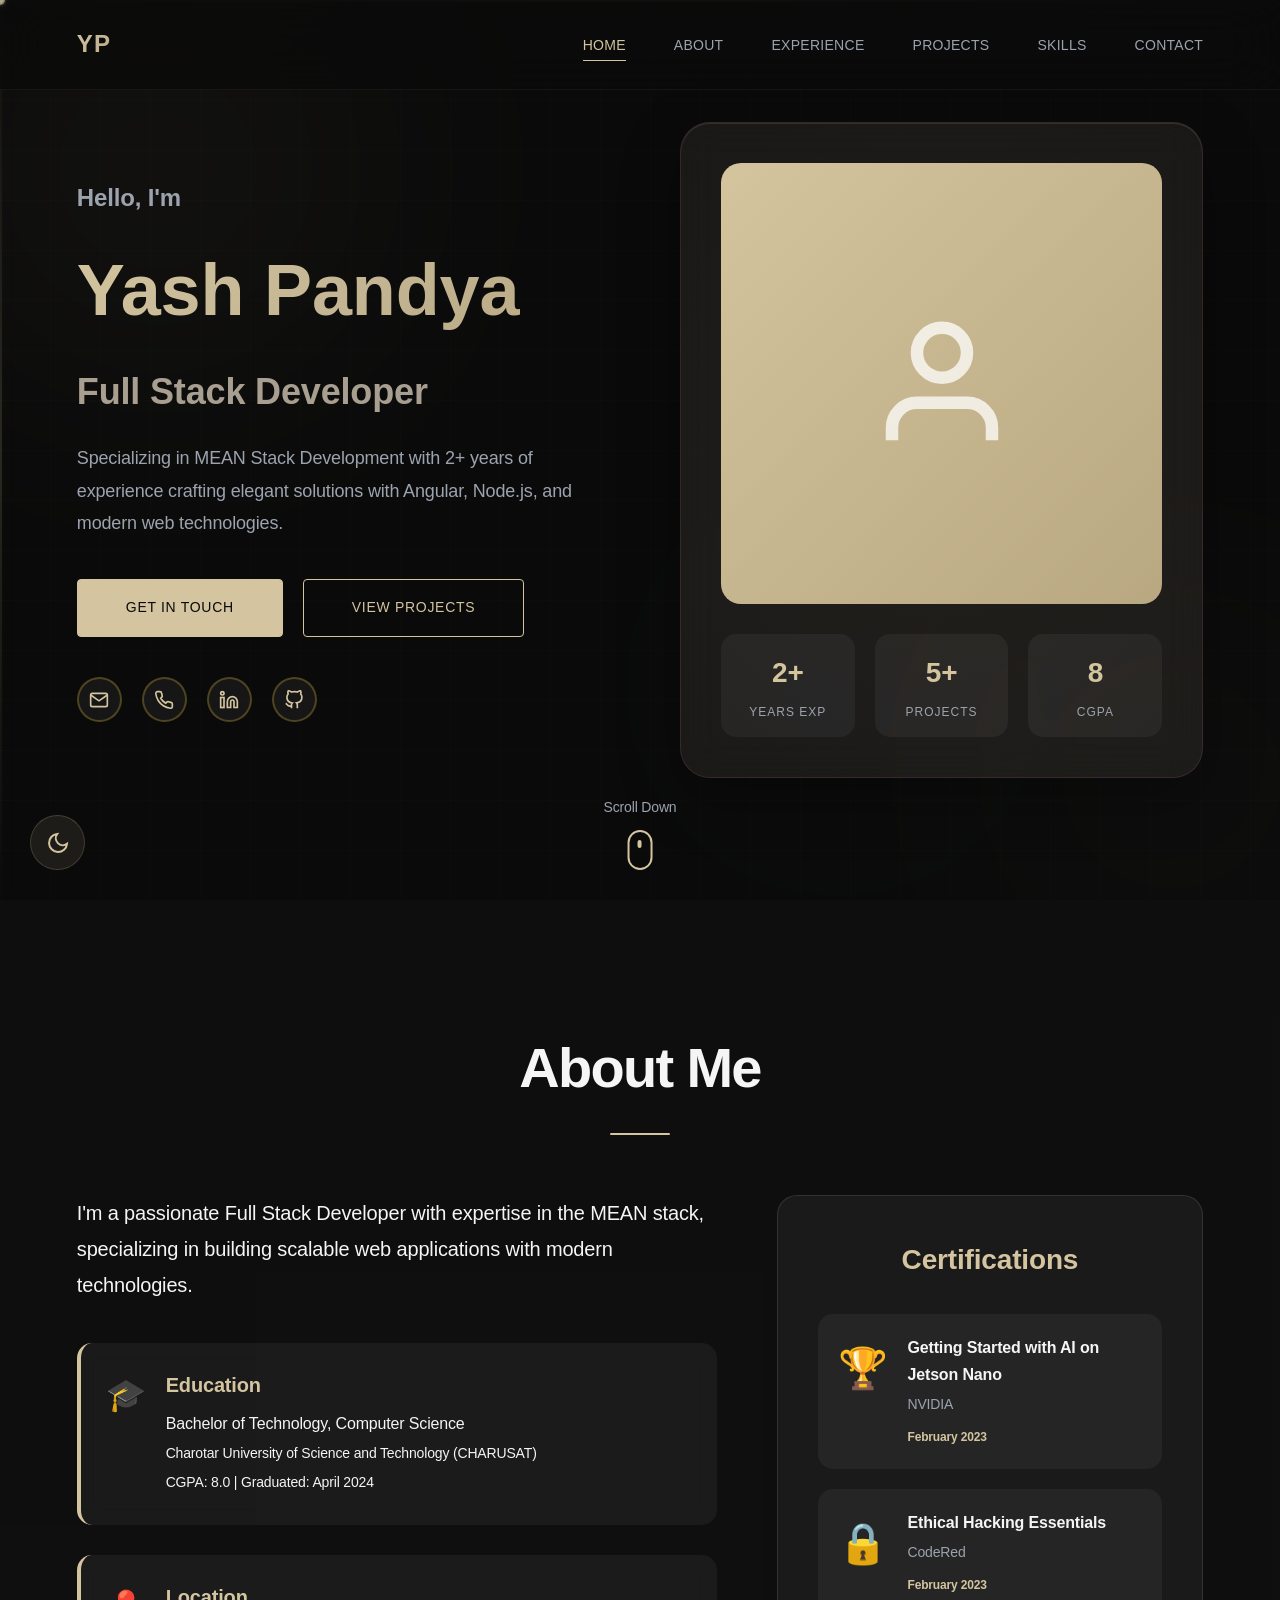
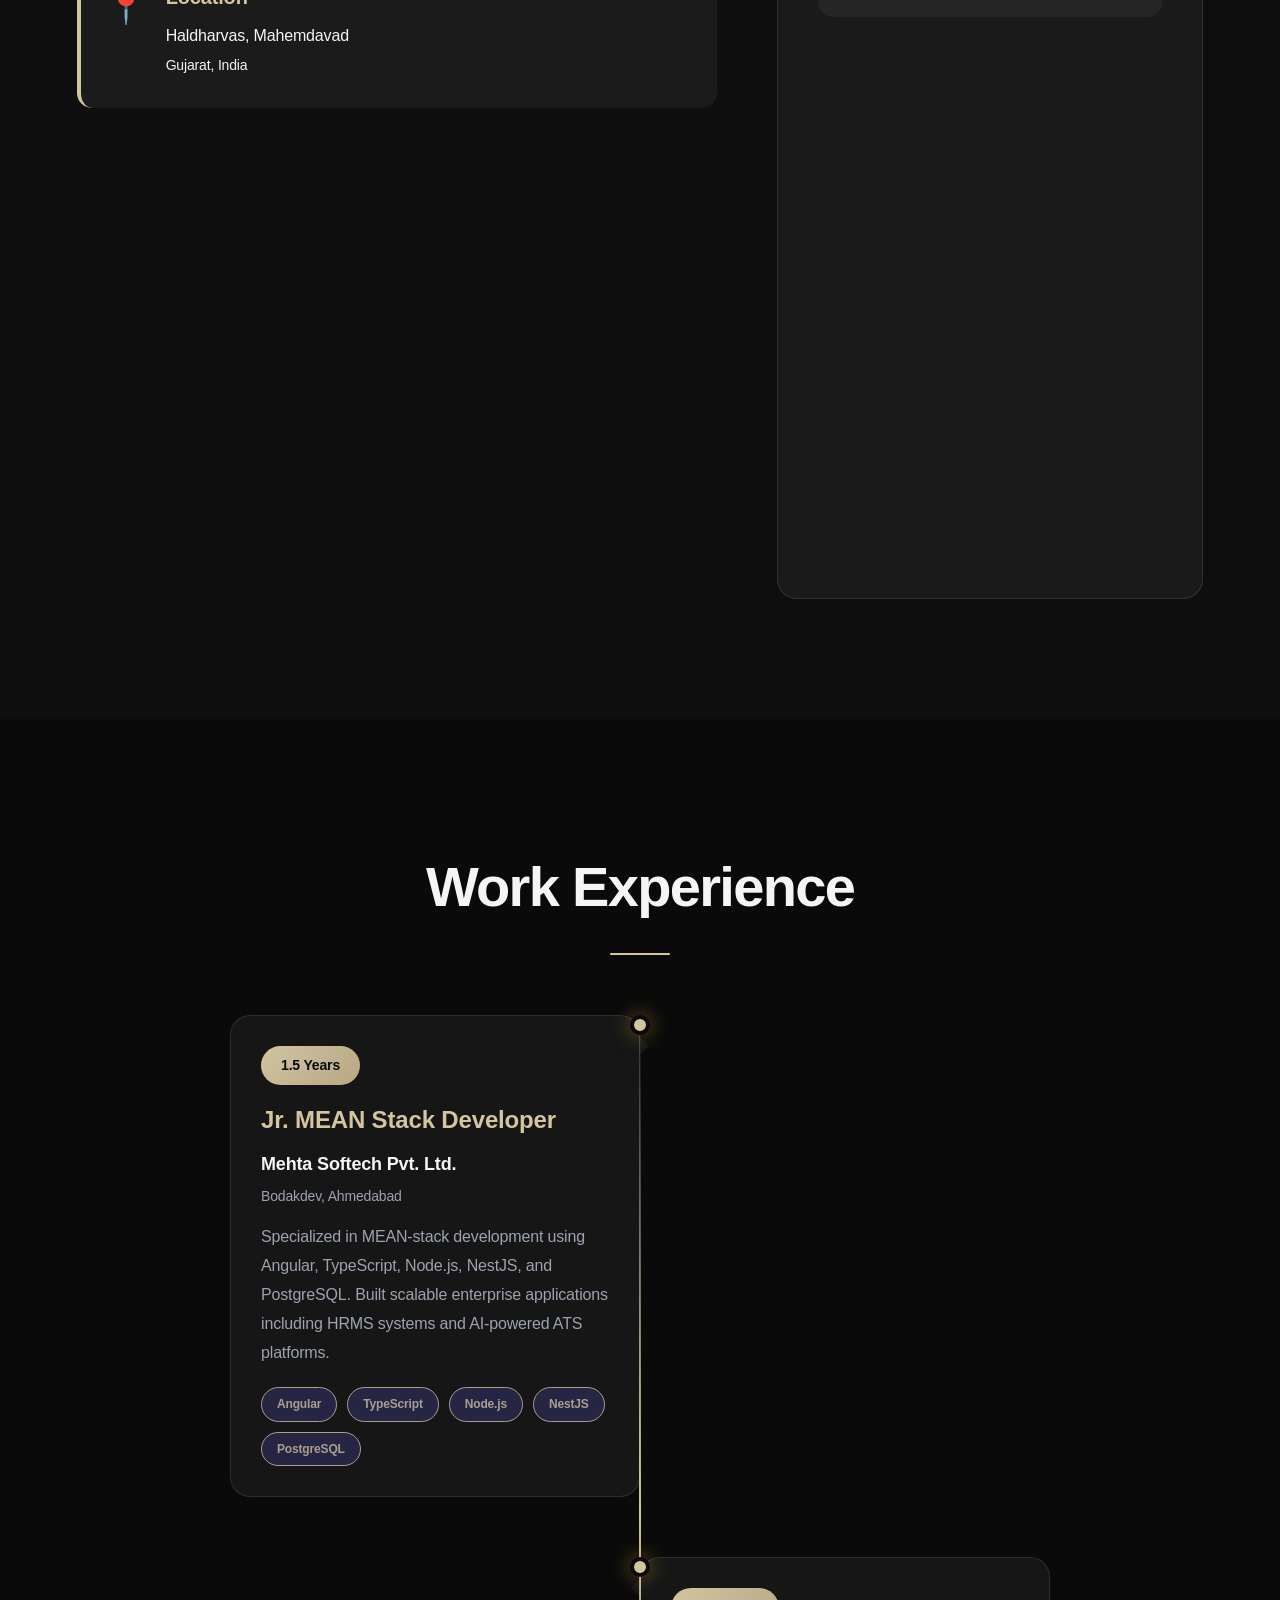
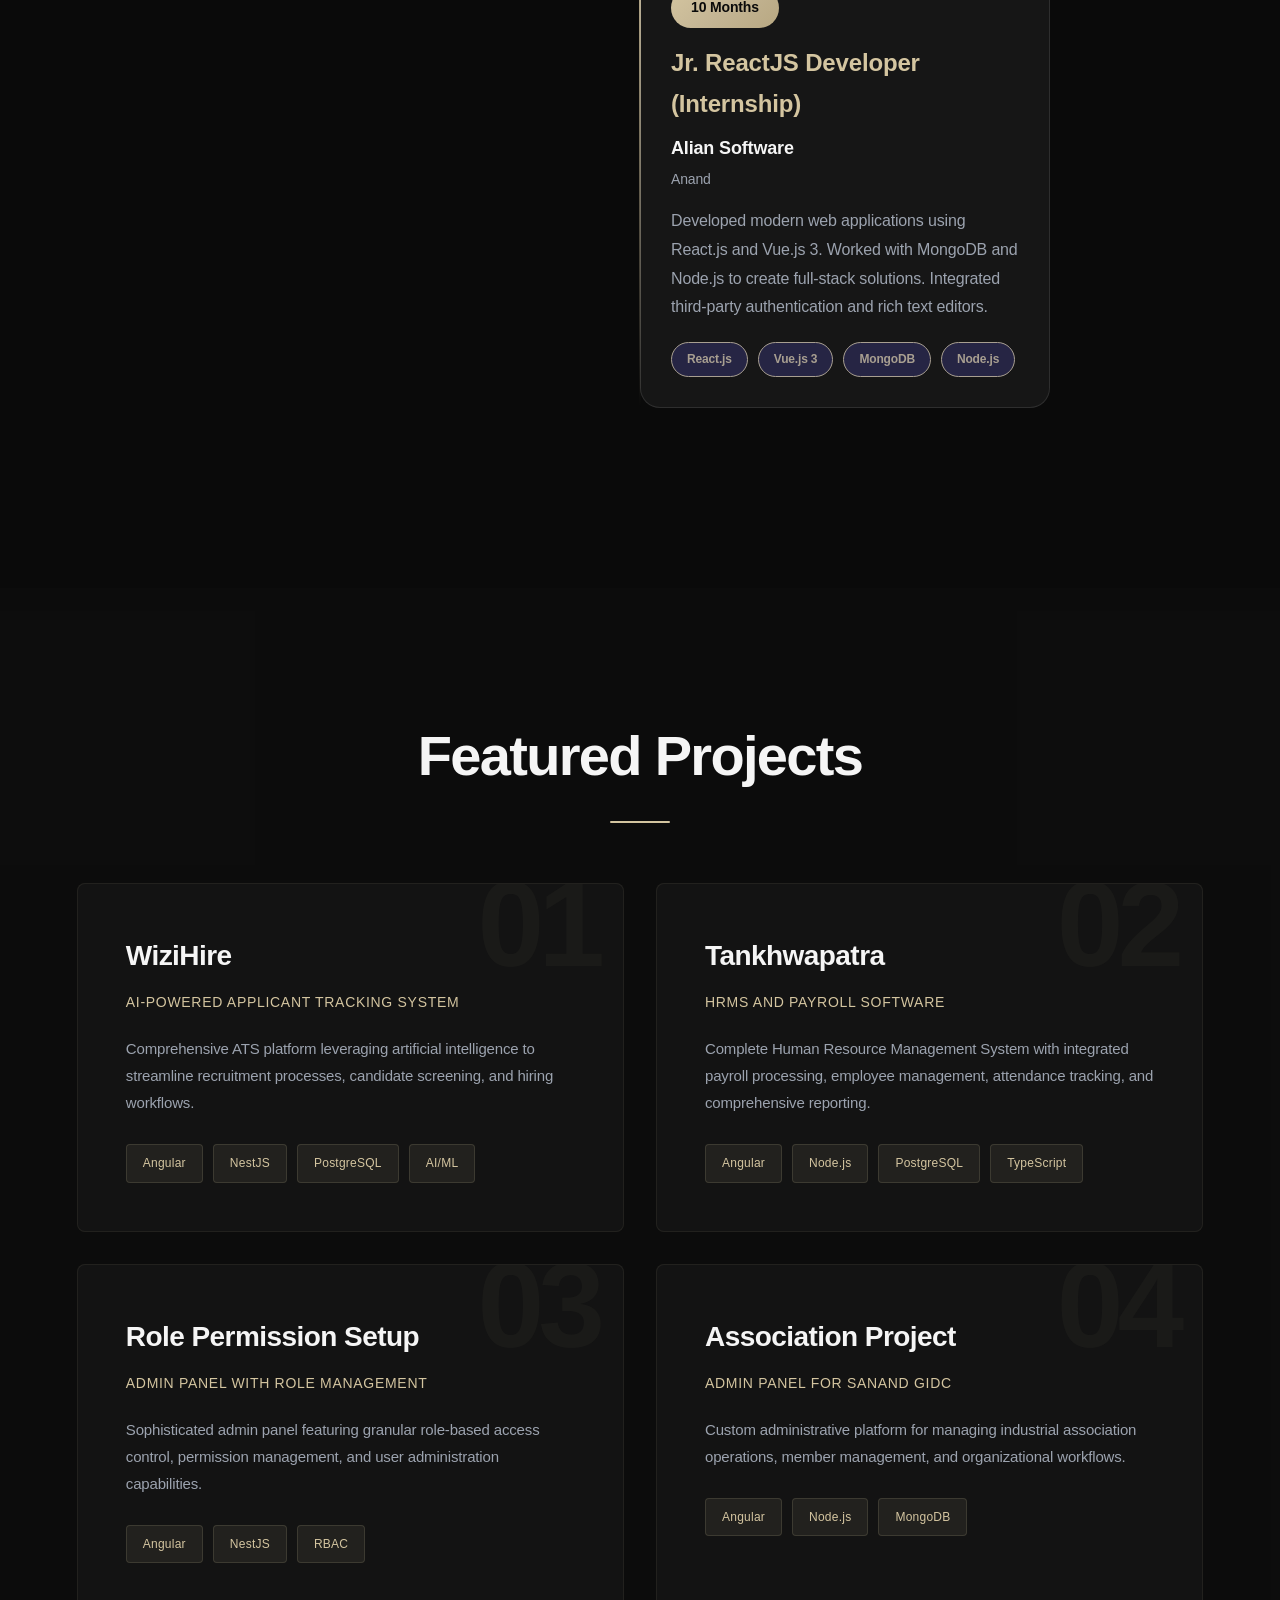
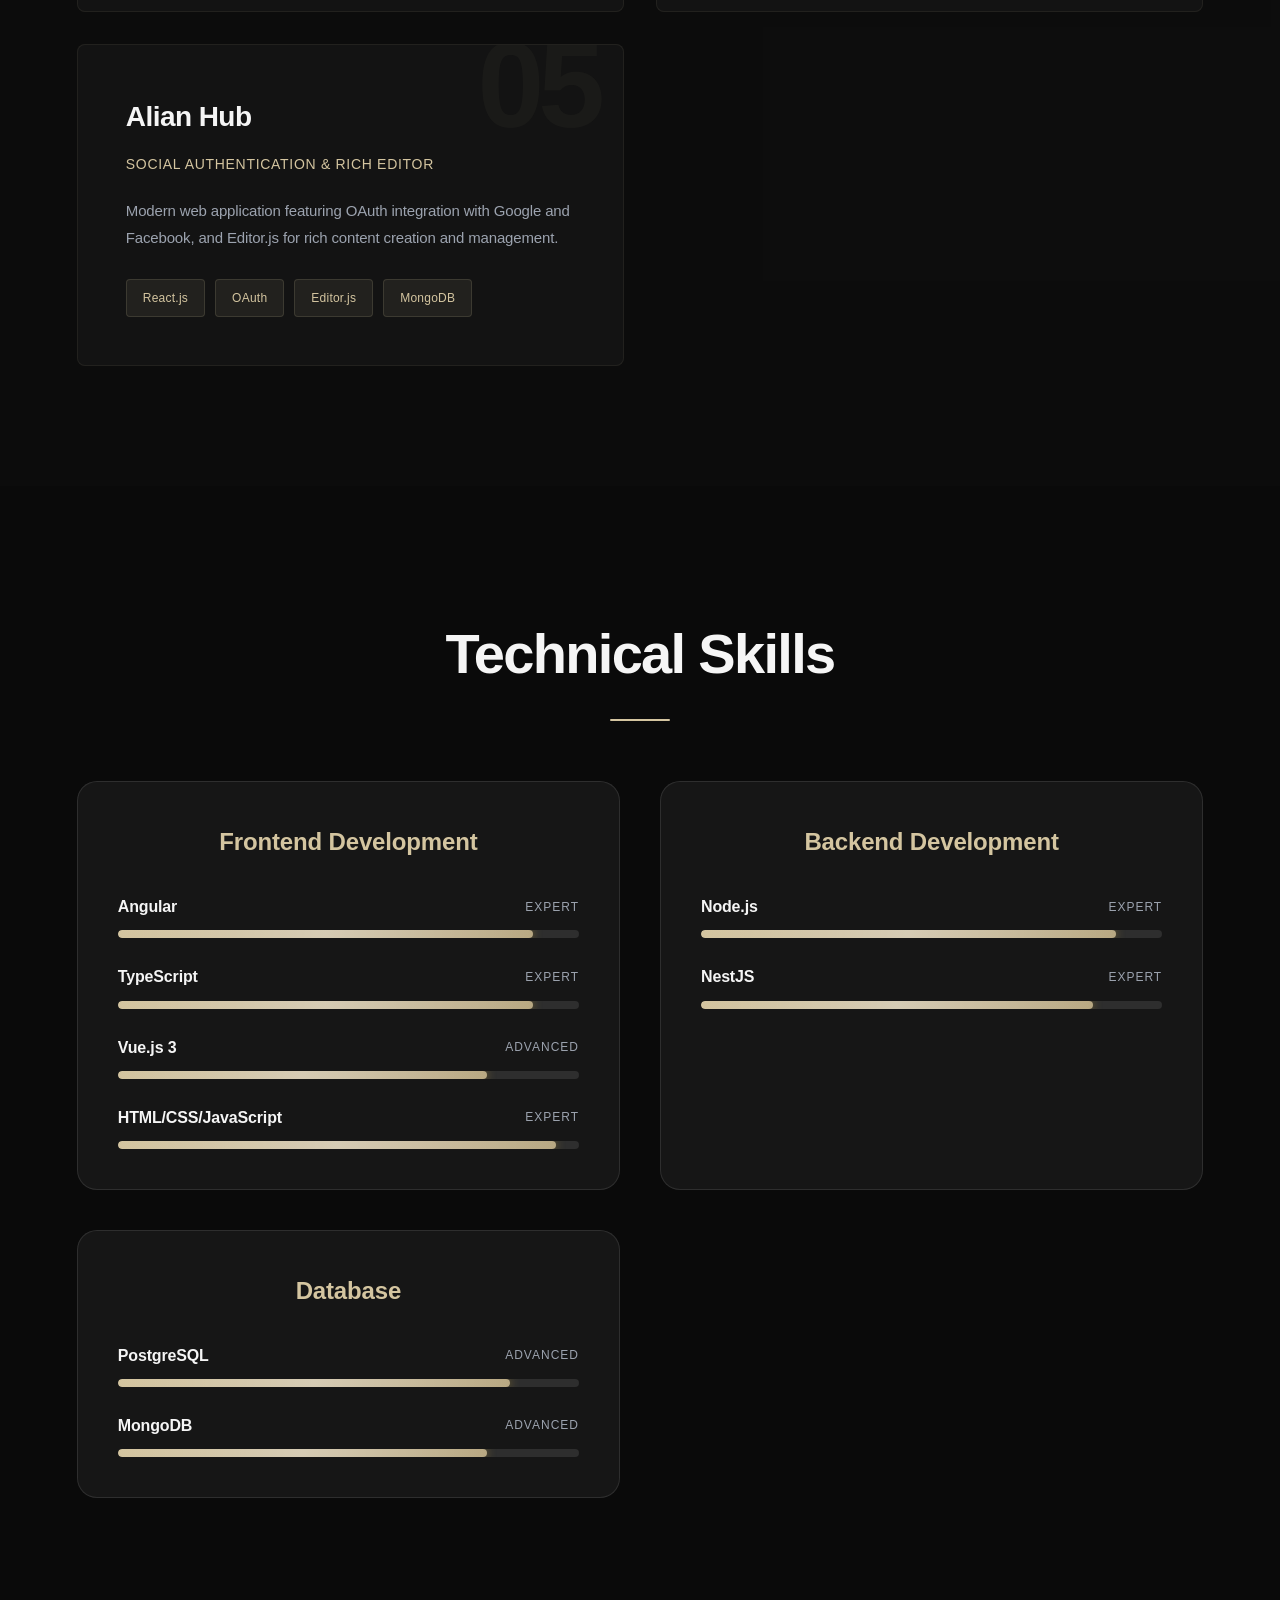
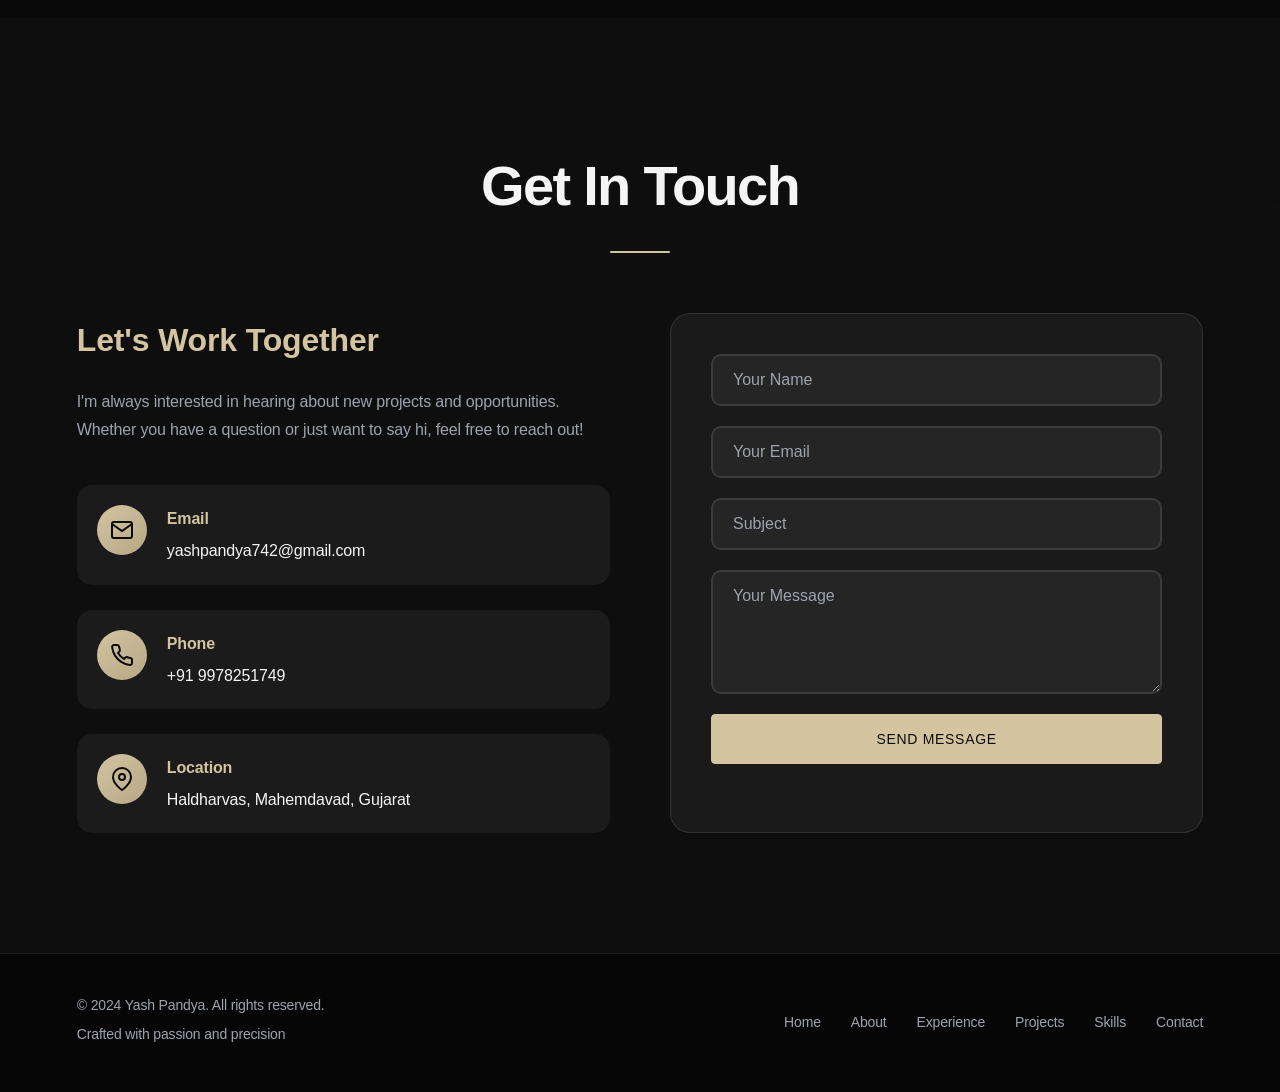
==== index.html @ 72ceb3d1 "Portfolio first commit" ====
<!DOCTYPE html>
<html lang="en">
<head>
    <meta charset="UTF-8">
    <meta name="viewport" content="width=device-width, initial-scale=1.0">
    <title>Yash Pandya - Full Stack Developer</title>
    <link rel="stylesheet" href="styles.css">
</head>
<body>
    <!-- Animated Background -->
    <div class="animated-bg">
        <div class="gradient-orb orb-1"></div>
        <div class="gradient-orb orb-2"></div>
        <div class="gradient-orb orb-3"></div>
        <div class="grid-overlay"></div>
    </div>

    <!-- Theme Toggle -->
    <button class="theme-toggle" id="themeToggle" aria-label="Toggle theme">
        <svg class="sun-icon" viewBox="0 0 24 24" fill="none" stroke="currentColor" stroke-width="2">
            <circle cx="12" cy="12" r="5"></circle>
            <line x1="12" y1="1" x2="12" y2="3"></line>
            <line x1="12" y1="21" x2="12" y2="23"></line>
            <line x1="4.22" y1="4.22" x2="5.64" y2="5.64"></line>
            <line x1="18.36" y1="18.36" x2="19.78" y2="19.78"></line>
            <line x1="1" y1="12" x2="3" y2="12"></line>
            <line x1="21" y1="12" x2="23" y2="12"></line>
            <line x1="4.22" y1="19.78" x2="5.64" y2="18.36"></line>
            <line x1="18.36" y1="5.64" x2="19.78" y2="4.22"></line>
        </svg>
        <svg class="moon-icon" viewBox="0 0 24 24" fill="none" stroke="currentColor" stroke-width="2">
            <path d="M21 12.79A9 9 0 1 1 11.21 3 7 7 0 0 0 21 12.79z"></path>
        </svg>
    </button>

    <!-- Navigation -->
    <nav class="navbar" id="navbar">
        <div class="nav-container">
            <div class="logo">
                <span class="logo-text">YP</span>
            </div>
            <ul class="nav-menu" id="navMenu">
                <li><a href="#home" class="nav-link active">Home</a></li>
                <li><a href="#about" class="nav-link">About</a></li>
                <li><a href="#experience" class="nav-link">Experience</a></li>
                <li><a href="#projects" class="nav-link">Projects</a></li>
                <li><a href="#skills" class="nav-link">Skills</a></li>
                <li><a href="#contact" class="nav-link">Contact</a></li>
            </ul>
            <div class="hamburger" id="hamburger">
                <span></span>
                <span></span>
                <span></span>
            </div>
        </div>
    </nav>

    <!-- Hero Section -->
    <section id="home" class="hero">
        <div class="hero-content">
            <div class="hero-text">
                <h1 class="hero-title">
                    <span class="greeting">Hello, I'm</span>
                    <span class="name">Yash Pandya</span>
                </h1>
                <h2 class="hero-subtitle">Full Stack Developer</h2>
                <p class="hero-description">
                    Specializing in MEAN Stack Development with 2+ years of experience
                    crafting elegant solutions with Angular, Node.js, and modern web technologies.
                </p>
                <div class="hero-buttons">
                    <a href="#contact" class="btn btn-primary">Get In Touch</a>
                    <a href="#projects" class="btn btn-secondary">View Projects</a>
                </div>
                <div class="social-links">
                    <a href="mailto:yashpandya742@gmail.com" class="social-icon" title="Email">
                        <svg viewBox="0 0 24 24" fill="none" stroke="currentColor" stroke-width="2">
                            <path d="M4 4h16c1.1 0 2 .9 2 2v12c0 1.1-.9 2-2 2H4c-1.1 0-2-.9-2-2V6c0-1.1.9-2 2-2z"></path>
                            <polyline points="22,6 12,13 2,6"></polyline>
                        </svg>
                    </a>
                    <a href="tel:+919978251749" class="social-icon" title="Phone">
                        <svg viewBox="0 0 24 24" fill="none" stroke="currentColor" stroke-width="2">
                            <path d="M22 16.92v3a2 2 0 0 1-2.18 2 19.79 19.79 0 0 1-8.63-3.07 19.5 19.5 0 0 1-6-6 19.79 19.79 0 0 1-3.07-8.67A2 2 0 0 1 4.11 2h3a2 2 0 0 1 2 1.72 12.84 12.84 0 0 0 .7 2.81 2 2 0 0 1-.45 2.11L8.09 9.91a16 16 0 0 0 6 6l1.27-1.27a2 2 0 0 1 2.11-.45 12.84 12.84 0 0 0 2.81.7A2 2 0 0 1 22 16.92z"></path>
                        </svg>
                    </a>
                    <a href="#" class="social-icon" title="LinkedIn">
                        <svg viewBox="0 0 24 24" fill="none" stroke="currentColor" stroke-width="2">
                            <path d="M16 8a6 6 0 0 1 6 6v7h-4v-7a2 2 0 0 0-2-2 2 2 0 0 0-2 2v7h-4v-7a6 6 0 0 1 6-6z"></path>
                            <rect x="2" y="9" width="4" height="12"></rect>
                            <circle cx="4" cy="4" r="2"></circle>
                        </svg>
                    </a>
                    <a href="#" class="social-icon" title="GitHub">
                        <svg viewBox="0 0 24 24" fill="none" stroke="currentColor" stroke-width="2">
                            <path d="M9 19c-5 1.5-5-2.5-7-3m14 6v-3.87a3.37 3.37 0 0 0-.94-2.61c3.14-.35 6.44-1.54 6.44-7A5.44 5.44 0 0 0 20 4.77 5.07 5.07 0 0 0 19.91 1S18.73.65 16 2.48a13.38 13.38 0 0 0-7 0C6.27.65 5.09 1 5.09 1A5.07 5.07 0 0 0 5 4.77a5.44 5.44 0 0 0-1.5 3.78c0 5.42 3.3 6.61 6.44 7A3.37 3.37 0 0 0 9 18.13V22"></path>
                        </svg>
                    </a>
                </div>
            </div>
            <div class="hero-image">
                <div class="profile-card">
                    <div class="profile-image">
                        <div class="profile-placeholder">
                            <svg viewBox="0 0 24 24" fill="none" stroke="currentColor" stroke-width="2">
                                <path d="M20 21v-2a4 4 0 0 0-4-4H8a4 4 0 0 0-4 4v2"></path>
                                <circle cx="12" cy="7" r="4"></circle>
                            </svg>
                        </div>
                    </div>
                    <div class="profile-stats">
                        <div class="stat">
                            <span class="stat-number">2+</span>
                            <span class="stat-label">Years Exp</span>
                        </div>
                        <div class="stat">
                            <span class="stat-number">5+</span>
                            <span class="stat-label">Projects</span>
                        </div>
                        <div class="stat">
                            <span class="stat-number">8</span>
                            <span class="stat-label">CGPA</span>
                        </div>
                    </div>
                </div>
            </div>
        </div>
        <div class="scroll-indicator">
            <span>Scroll Down</span>
            <div class="mouse"></div>
        </div>
    </section>

    <!-- About Section -->
    <section id="about" class="about">
        <div class="container">
            <h2 class="section-title">About Me</h2>
            <div class="about-content">
                <div class="about-text">
                    <p class="about-intro">
                        I'm a passionate Full Stack Developer with expertise in the MEAN stack,
                        specializing in building scalable web applications with modern technologies.
                    </p>
                    <div class="about-details">
                        <div class="detail-item">
                            <span class="detail-icon">🎓</span>
                            <div>
                                <h3>Education</h3>
                                <p>Bachelor of Technology, Computer Science</p>
                                <p class="detail-sub">Charotar University of Science and Technology (CHARUSAT)</p>
                                <p class="detail-sub">CGPA: 8.0 | Graduated: April 2024</p>
                            </div>
                        </div>
                        <div class="detail-item">
                            <span class="detail-icon">📍</span>
                            <div>
                                <h3>Location</h3>
                                <p>Haldharvas, Mahemdavad</p>
                                <p class="detail-sub">Gujarat, India</p>
                            </div>
                        </div>
                        <div class="detail-item">
                            <span class="detail-icon">💼</span>
                            <div>
                                <h3>Experience</h3>
                                <p>2+ Years in Full Stack Development</p>
                                <p class="detail-sub">MEAN Stack Specialist</p>
                            </div>
                        </div>
                        <div class="detail-item">
                            <span class="detail-icon">🌐</span>
                            <div>
                                <h3>Languages</h3>
                                <p>Gujarati (Native) | Hindi (Fluent) | English (Elementary)</p>
                            </div>
                        </div>
                        <div class="detail-item">
                            <span class="detail-icon">🎯</span>
                            <div>
                                <h3>Interests</h3>
                                <p>Bike Riding | E-Sports | Sports</p>
                            </div>
                        </div>
                    </div>
                </div>
                <div class="certifications">
                    <h3 class="cert-title">Certifications</h3>
                    <div class="cert-list">
                        <div class="cert-card">
                            <div class="cert-icon">🏆</div>
                            <div class="cert-info">
                                <h4>Getting Started with AI on Jetson Nano</h4>
                                <p>NVIDIA</p>
                                <span class="cert-date">February 2023</span>
                            </div>
                        </div>
                        <div class="cert-card">
                            <div class="cert-icon">🔒</div>
                            <div class="cert-info">
                                <h4>Ethical Hacking Essentials</h4>
                                <p>CodeRed</p>
                                <span class="cert-date">February 2023</span>
                            </div>
                        </div>
                    </div>
                </div>
            </div>
        </div>
    </section>

    <!-- Experience Section -->
    <section id="experience" class="experience">
        <div class="container">
            <h2 class="section-title">Work Experience</h2>
            <div class="timeline">
                <div class="timeline-item">
                    <div class="timeline-dot"></div>
                    <div class="timeline-content">
                        <div class="timeline-date">1.5 Years</div>
                        <h3>Jr. MEAN Stack Developer</h3>
                        <h4>Mehta Softech Pvt. Ltd.</h4>
                        <p class="location">Bodakdev, Ahmedabad</p>
                        <p class="description">
                            Specialized in MEAN-stack development using Angular, TypeScript, Node.js, 
                            NestJS, and PostgreSQL. Built scalable enterprise applications including 
                            HRMS systems and AI-powered ATS platforms.
                        </p>
                        <div class="tech-tags">
                            <span class="tag">Angular</span>
                            <span class="tag">TypeScript</span>
                            <span class="tag">Node.js</span>
                            <span class="tag">NestJS</span>
                            <span class="tag">PostgreSQL</span>
                        </div>
                    </div>
                </div>
                <div class="timeline-item">
                    <div class="timeline-dot"></div>
                    <div class="timeline-content">
                        <div class="timeline-date">10 Months</div>
                        <h3>Jr. ReactJS Developer (Internship)</h3>
                        <h4>Alian Software</h4>
                        <p class="location">Anand</p>
                        <p class="description">
                            Developed modern web applications using React.js and Vue.js 3. 
                            Worked with MongoDB and Node.js to create full-stack solutions. 
                            Integrated third-party authentication and rich text editors.
                        </p>
                        <div class="tech-tags">
                            <span class="tag">React.js</span>
                            <span class="tag">Vue.js 3</span>
                            <span class="tag">MongoDB</span>
                            <span class="tag">Node.js</span>
                        </div>
                    </div>
                </div>
            </div>
        </div>
    </section>

    <!-- Projects Section -->
    <section id="projects" class="projects">
        <div class="container">
            <h2 class="section-title">Featured Projects</h2>
            <div class="projects-grid">
                <div class="project-card">
                    <div class="project-number">01</div>
                    <div class="project-content">
                        <h3>WiziHire</h3>
                        <p class="project-subtitle">AI-Powered Applicant Tracking System</p>
                        <p class="project-description">
                            Comprehensive ATS platform leveraging artificial intelligence to streamline 
                            recruitment processes, candidate screening, and hiring workflows.
                        </p>
                        <div class="project-tech">
                            <span>Angular</span>
                            <span>NestJS</span>
                            <span>PostgreSQL</span>
                            <span>AI/ML</span>
                        </div>
                    </div>
                </div>
                <div class="project-card">
                    <div class="project-number">02</div>
                    <div class="project-content">
                        <h3>Tankhwapatra</h3>
                        <p class="project-subtitle">HRMS and Payroll Software</p>
                        <p class="project-description">
                            Complete Human Resource Management System with integrated payroll processing, 
                            employee management, attendance tracking, and comprehensive reporting.
                        </p>
                        <div class="project-tech">
                            <span>Angular</span>
                            <span>Node.js</span>
                            <span>PostgreSQL</span>
                            <span>TypeScript</span>
                        </div>
                    </div>
                </div>
                <div class="project-card">
                    <div class="project-number">03</div>
                    <div class="project-content">
                        <h3>Role Permission Setup</h3>
                        <p class="project-subtitle">Admin Panel with Role Management</p>
                        <p class="project-description">
                            Sophisticated admin panel featuring granular role-based access control, 
                            permission management, and user administration capabilities.
                        </p>
                        <div class="project-tech">
                            <span>Angular</span>
                            <span>NestJS</span>
                            <span>RBAC</span>
                        </div>
                    </div>
                </div>
                <div class="project-card">
                    <div class="project-number">04</div>
                    <div class="project-content">
                        <h3>Association Project</h3>
                        <p class="project-subtitle">Admin Panel for Sanand GIDC</p>
                        <p class="project-description">
                            Custom administrative platform for managing industrial association operations, 
                            member management, and organizational workflows.
                        </p>
                        <div class="project-tech">
                            <span>Angular</span>
                            <span>Node.js</span>
                            <span>MongoDB</span>
                        </div>
                    </div>
                </div>
                <div class="project-card">
                    <div class="project-number">05</div>
                    <div class="project-content">
                        <h3>Alian Hub</h3>
                        <p class="project-subtitle">Social Authentication & Rich Editor</p>
                        <p class="project-description">
                            Modern web application featuring OAuth integration with Google and Facebook, 
                            and Editor.js for rich content creation and management.
                        </p>
                        <div class="project-tech">
                            <span>React.js</span>
                            <span>OAuth</span>
                            <span>Editor.js</span>
                            <span>MongoDB</span>
                        </div>
                    </div>
                </div>
            </div>
        </div>
    </section>

    <!-- Skills Section -->
    <section id="skills" class="skills">
        <div class="container">
            <h2 class="section-title">Technical Skills</h2>
            <div class="skills-content">
                <div class="skill-category">
                    <h3 class="category-title">Frontend Development</h3>
                    <div class="skill-items">
                        <div class="skill-item">
                            <div class="skill-header">
                                <span class="skill-name">Angular</span>
                                <span class="skill-level">Expert</span>
                            </div>
                            <div class="skill-bar">
                                <div class="skill-progress" style="width: 90%"></div>
                            </div>
                        </div>
                        <div class="skill-item">
                            <div class="skill-header">
                                <span class="skill-name">TypeScript</span>
                                <span class="skill-level">Expert</span>
                            </div>
                            <div class="skill-bar">
                                <div class="skill-progress" style="width: 90%"></div>
                            </div>
                        </div>
                        <div class="skill-item">
                            <div class="skill-header">
                                <span class="skill-name">Vue.js 3</span>
                                <span class="skill-level">Advanced</span>
                            </div>
                            <div class="skill-bar">
                                <div class="skill-progress" style="width: 80%"></div>
                            </div>
                        </div>
                        <div class="skill-item">
                            <div class="skill-header">
                                <span class="skill-name">HTML/CSS/JavaScript</span>
                                <span class="skill-level">Expert</span>
                            </div>
                            <div class="skill-bar">
                                <div class="skill-progress" style="width: 95%"></div>
                            </div>
                        </div>
                    </div>
                </div>
                <div class="skill-category">
                    <h3 class="category-title">Backend Development</h3>
                    <div class="skill-items">
                        <div class="skill-item">
                            <div class="skill-header">
                                <span class="skill-name">Node.js</span>
                                <span class="skill-level">Expert</span>
                            </div>
                            <div class="skill-bar">
                                <div class="skill-progress" style="width: 90%"></div>
                            </div>
                        </div>
                        <div class="skill-item">
                            <div class="skill-header">
                                <span class="skill-name">NestJS</span>
                                <span class="skill-level">Expert</span>
                            </div>
                            <div class="skill-bar">
                                <div class="skill-progress" style="width: 85%"></div>
                            </div>
                        </div>
                    </div>
                </div>
                <div class="skill-category">
                    <h3 class="category-title">Database</h3>
                    <div class="skill-items">
                        <div class="skill-item">
                            <div class="skill-header">
                                <span class="skill-name">PostgreSQL</span>
                                <span class="skill-level">Advanced</span>
                            </div>
                            <div class="skill-bar">
                                <div class="skill-progress" style="width: 85%"></div>
                            </div>
                        </div>
                        <div class="skill-item">
                            <div class="skill-header">
                                <span class="skill-name">MongoDB</span>
                                <span class="skill-level">Advanced</span>
                            </div>
                            <div class="skill-bar">
                                <div class="skill-progress" style="width: 80%"></div>
                            </div>
                        </div>
                    </div>
                </div>
            </div>
        </div>
    </section>

    <!-- Contact Section -->
    <section id="contact" class="contact">
        <div class="container">
            <h2 class="section-title">Get In Touch</h2>
            <div class="contact-content">
                <div class="contact-info">
                    <h3>Let's Work Together</h3>
                    <p>
                        I'm always interested in hearing about new projects and opportunities. 
                        Whether you have a question or just want to say hi, feel free to reach out!
                    </p>
                    <div class="contact-details">
                        <div class="contact-item">
                            <div class="contact-icon">
                                <svg viewBox="0 0 24 24" fill="none" stroke="currentColor" stroke-width="2">
                                    <path d="M4 4h16c1.1 0 2 .9 2 2v12c0 1.1-.9 2-2 2H4c-1.1 0-2-.9-2-2V6c0-1.1.9-2 2-2z"></path>
                                    <polyline points="22,6 12,13 2,6"></polyline>
                                </svg>
                            </div>
                            <div>
                                <h4>Email</h4>
                                <a href="mailto:yashpandya742@gmail.com">yashpandya742@gmail.com</a>
                            </div>
                        </div>
                        <div class="contact-item">
                            <div class="contact-icon">
                                <svg viewBox="0 0 24 24" fill="none" stroke="currentColor" stroke-width="2">
                                    <path d="M22 16.92v3a2 2 0 0 1-2.18 2 19.79 19.79 0 0 1-8.63-3.07 19.5 19.5 0 0 1-6-6 19.79 19.79 0 0 1-3.07-8.67A2 2 0 0 1 4.11 2h3a2 2 0 0 1 2 1.72 12.84 12.84 0 0 0 .7 2.81 2 2 0 0 1-.45 2.11L8.09 9.91a16 16 0 0 0 6 6l1.27-1.27a2 2 0 0 1 2.11-.45 12.84 12.84 0 0 0 2.81.7A2 2 0 0 1 22 16.92z"></path>
                                </svg>
                            </div>
                            <div>
                                <h4>Phone</h4>
                                <a href="tel:+919978251749">+91 9978251749</a>
                            </div>
                        </div>
                        <div class="contact-item">
                            <div class="contact-icon">
                                <svg viewBox="0 0 24 24" fill="none" stroke="currentColor" stroke-width="2">
                                    <path d="M21 10c0 7-9 13-9 13s-9-6-9-13a9 9 0 0 1 18 0z"></path>
                                    <circle cx="12" cy="10" r="3"></circle>
                                </svg>
                            </div>
                            <div>
                                <h4>Location</h4>
                                <p>Haldharvas, Mahemdavad, Gujarat</p>
                            </div>
                        </div>
                    </div>
                </div>
                <div class="contact-form-wrapper">
                    <form class="contact-form" id="contactForm" action="https://formsubmit.co/yashpandya742@gmail.com" method="POST">
                        <!-- FormSubmit Configuration -->
                        <input type="hidden" name="_subject" value="New Contact Form Submission - Portfolio">
                        <input type="hidden" name="_captcha" value="false">
                        <input type="hidden" name="_template" value="table">
                        <input type="hidden" name="_next" value="https://yashpandya742.github.io/thank-you.html">
                        
                        <div class="form-group">
                            <input type="text" name="name" id="name" placeholder="Your Name" required>
                        </div>
                        <div class="form-group">
                            <input type="email" name="email" id="email" placeholder="Your Email" required>
                        </div>
                        <div class="form-group">
                            <input type="text" name="subject" id="subject" placeholder="Subject" required>
                        </div>
                        <div class="form-group">
                            <textarea name="message" id="message" rows="5" placeholder="Your Message" required></textarea>
                        </div>
                        <button type="submit" class="btn btn-primary btn-full">Send Message</button>
                    </form>
                </div>
            </div>
        </div>
    </section>

    <!-- Footer -->
    <footer class="footer">
        <div class="container">
            <div class="footer-content">
                <div class="footer-text">
                    <p>&copy; 2024 Yash Pandya. All rights reserved.</p>
                    <p>Crafted with passion and precision</p>
                </div>
                <div class="footer-links">
                    <a href="#home">Home</a>
                    <a href="#about">About</a>
                    <a href="#experience">Experience</a>
                    <a href="#projects">Projects</a>
                    <a href="#skills">Skills</a>
                    <a href="#contact">Contact</a>
                </div>
            </div>
        </div>
    </footer>

    <script src="script.js"></script>
</body>
</html>
---- styles.css ----
/* ===== MODERN LUXURY PORTFOLIO - YASH PANDYA ===== */
/* Design Option 2: Contemporary Minimalist Luxury */
/* Previous design saved as: styles-option1.css */

/* === ROOT VARIABLES === */
:root {
    /* ===== DESIGN OPTION 1: Sophisticated Luxury (Saved in styles-option1.css) ===== */
    
    /* ===== DESIGN OPTION 2: Contemporary Minimalist (Active) ===== */
    /* Inspired by: Apple, Tesla, Audi, Modern Architecture */
    
    /* Dark Mode (Default) */
    --primary-gold: #D4C5A0;
    --primary-dark: #0A0A0A;
    --secondary-dark: #1A1A1A;
    --accent-purple: #A89F91;
    --accent-blue: #6B7280;
    --text-light: #F5F5F5;
    --text-gray: #9CA3AF;
    --white: #FFFFFF;
    --gradient-1: linear-gradient(135deg, #D4C5A0 0%, #B8A882 100%);
    --gradient-2: linear-gradient(135deg, #A89F91 0%, #8B8378 100%);
    --gradient-3: linear-gradient(135deg, #6B7280 0%, #4B5563 100%);
    --gradient-gold: linear-gradient(135deg, #D4C5A0 0%, #C4B594 50%, #B8A882 100%);
    
    /* Spacing - More generous for modern feel */
    --section-padding: 120px 0;
    --container-padding: 0 6%;
    
    /* Transitions - Snappier for modern UX */
    --transition-smooth: all 0.3s cubic-bezier(0.4, 0, 0.2, 1);
    --transition-bounce: all 0.5s cubic-bezier(0.68, -0.55, 0.265, 1.55);
}

/* Light Mode */
[data-theme="light"] {
    --primary-gold: #A89F91;
    --primary-dark: #FFFFFF;
    --secondary-dark: #F8F8F8;
    --accent-purple: #8B8378;
    --accent-blue: #6B7280;
    --text-light: #0A0A0A;
    --text-gray: #4B5563;
    --white: #0A0A0A;
    --gradient-1: linear-gradient(135deg, #A89F91 0%, #8B8378 100%);
    --gradient-2: linear-gradient(135deg, #8B8378 0%, #6B5D52 100%);
    --gradient-3: linear-gradient(135deg, #6B7280 0%, #9CA3AF 100%);
    --gradient-gold: linear-gradient(135deg, #A89F91 0%, #8B8378 50%, #6B5D52 100%);
}

/* === RESET & BASE === */
* {
    margin: 0;
    padding: 0;
    box-sizing: border-box;
}

html {
    scroll-behavior: smooth;
    overflow-x: hidden;
}

body {
    font-family: 'Inter', 'SF Pro Display', -apple-system, BlinkMacSystemFont, 'Segoe UI', sans-serif;
    background: var(--primary-dark);
    color: var(--text-light);
    line-height: 1.7;
    overflow-x: hidden;
    font-weight: 400;
    letter-spacing: -0.01em;
    cursor: none;
}

/* === CUSTOM CURSOR === */
.custom-cursor {
    position: fixed;
    width: 20px;
    height: 20px;
    border: 2px solid var(--primary-gold);
    border-radius: 50%;
    pointer-events: none;
    z-index: 10000;
    transition: transform 0.15s ease, opacity 0.15s ease;
    opacity: 0;
}

.custom-cursor-dot {
    position: fixed;
    width: 6px;
    height: 6px;
    background: var(--primary-gold);
    border-radius: 50%;
    pointer-events: none;
    z-index: 10001;
    transition: transform 0.1s ease;
    opacity: 0;
    box-shadow: 0 0 10px rgba(212, 197, 160, 0.5);
}

.custom-cursor.active {
    opacity: 1;
}

.custom-cursor-dot.active {
    opacity: 1;
}

/* Cursor hover states */
.custom-cursor.hover {
    transform: scale(1.8);
    background: rgba(212, 197, 160, 0.1);
    border-color: var(--primary-gold);
}

.custom-cursor-dot.hover {
    transform: scale(0);
}

/* Cursor click state */
.custom-cursor.click {
    transform: scale(0.8);
}

a, button, .btn, .nav-link, .social-icon, .project-card, input, textarea {
    cursor: none;
}

/* === ANIMATED BACKGROUND === */
.animated-bg {
    position: fixed;
    top: 0;
    left: 0;
    width: 100%;
    height: 100%;
    z-index: -1;
    overflow: hidden;
    background: var(--primary-dark);
}

/* Subtle grid overlay for modern tech feel */
.grid-overlay {
    position: absolute;
    width: 100%;
    height: 100%;
    background-image: 
        linear-gradient(rgba(212, 197, 160, 0.03) 1px, transparent 1px),
        linear-gradient(90deg, rgba(212, 197, 160, 0.03) 1px, transparent 1px);
    background-size: 50px 50px;
    opacity: 0.5;
    animation: gridPulse 8s ease-in-out infinite, gridMove 20s linear infinite;
}

[data-theme="light"] .grid-overlay {
    background-image: 
        linear-gradient(rgba(184, 168, 130, 0.08) 1px, transparent 1px),
        linear-gradient(90deg, rgba(184, 168, 130, 0.08) 1px, transparent 1px);
    opacity: 0.6;
}

/* Add scanning line effect */
.grid-overlay::before {
    content: '';
    position: absolute;
    top: 0;
    left: 0;
    width: 100%;
    height: 2px;
    background: linear-gradient(90deg, 
        transparent 0%, 
        rgba(212, 197, 160, 0.4) 50%, 
        transparent 100%);
    animation: scanLine 8s linear infinite;
    box-shadow: 0 0 20px rgba(212, 197, 160, 0.3);
    will-change: transform, opacity;
}

[data-theme="light"] .grid-overlay::before {
    background: linear-gradient(90deg, 
        transparent 0%, 
        rgba(184, 168, 130, 0.5) 50%, 
        transparent 100%);
    box-shadow: 0 0 20px rgba(184, 168, 130, 0.4);
}

/* Add vertical scanning line */
.grid-overlay::after {
    content: '';
    position: absolute;
    top: 0;
    left: 0;
    width: 2px;
    height: 100%;
    background: linear-gradient(180deg, 
        transparent 0%, 
        rgba(212, 197, 160, 0.3) 50%, 
        transparent 100%);
    animation: scanLineVertical 12s linear infinite;
    box-shadow: 0 0 15px rgba(212, 197, 160, 0.2);
    will-change: transform, opacity;
}

[data-theme="light"] .grid-overlay::after {
    background: linear-gradient(180deg, 
        transparent 0%, 
        rgba(184, 168, 130, 0.4) 50%, 
        transparent 100%);
    box-shadow: 0 0 15px rgba(184, 168, 130, 0.3);
}

@keyframes gridPulse {
    0%, 100% {
        opacity: 0.5;
    }
    50% {
        opacity: 0.7;
    }
}

@keyframes gridMove {
    0% {
        background-position: 0 0;
    }
    100% {
        background-position: 50px 50px;
    }
}

@keyframes scanLine {
    0% {
        transform: translateY(0);
        opacity: 0;
    }
    10% {
        opacity: 1;
    }
    90% {
        opacity: 1;
    }
    100% {
        transform: translateY(100vh);
        opacity: 0;
    }
}

@keyframes scanLineVertical {
    0% {
        transform: translateX(0);
        opacity: 0;
    }
    10% {
        opacity: 1;
    }
    90% {
        opacity: 1;
    }
    100% {
        transform: translateX(100vw);
        opacity: 0;
    }
}

/* Minimalist gradient orbs */
.gradient-orb {
    position: absolute;
    border-radius: 50%;
    filter: blur(120px);
    opacity: 0.15;
    animation: floatModern 25s infinite ease-in-out;
    mix-blend-mode: lighten;
}

.orb-1 {
    width: 700px;
    height: 700px;
    background: radial-gradient(circle, rgba(212, 197, 160, 0.4) 0%, transparent 70%);
    top: -20%;
    left: -15%;
    animation: floatModern 30s infinite ease-in-out, orbPulse 6s infinite ease-in-out;
}

.orb-2 {
    width: 600px;
    height: 600px;
    background: radial-gradient(circle, rgba(168, 159, 145, 0.3) 0%, transparent 70%);
    bottom: -20%;
    right: -15%;
    animation: floatModern 35s infinite ease-in-out reverse, orbPulse 8s infinite ease-in-out;
    animation-delay: 5s;
}

.orb-3 {
    width: 650px;
    height: 650px;
    background: radial-gradient(circle, rgba(107, 114, 128, 0.2) 0%, transparent 70%);
    top: 40%;
    left: 40%;
    animation: floatModern 40s infinite ease-in-out, orbPulse 10s infinite ease-in-out;
    animation-delay: 10s;
}

@keyframes floatModern {
    0%, 100% {
        transform: translate(0, 0) scale(1);
    }
    33% {
        transform: translate(60px, -60px) scale(1.1);
    }
    66% {
        transform: translate(-40px, 80px) scale(0.95);
    }
}

@keyframes orbPulse {
    0%, 100% {
        opacity: 0.15;
        filter: blur(120px);
    }
    50% {
        opacity: 0.25;
        filter: blur(140px);
    }
}

/* Light mode orb adjustments */
[data-theme="light"] .orb-1 {
    background: radial-gradient(circle, rgba(184, 168, 130, 0.3) 0%, transparent 70%);
    opacity: 0.2;
}

[data-theme="light"] .orb-2 {
    background: radial-gradient(circle, rgba(139, 131, 120, 0.25) 0%, transparent 70%);
    opacity: 0.18;
}

[data-theme="light"] .orb-3 {
    background: radial-gradient(circle, rgba(107, 114, 128, 0.15) 0%, transparent 70%);
    opacity: 0.15;
}

/* === NAVIGATION === */
.navbar {
    position: fixed;
    top: 0;
    left: 0;
    width: 100%;
    padding: 24px 0;
    background: rgba(10, 10, 10, 0.7);
    backdrop-filter: blur(30px) saturate(180%);
    z-index: 1000;
    transition: var(--transition-smooth);
    border-bottom: 1px solid rgba(212, 197, 160, 0.06);
}

.navbar.scrolled {
    padding: 18px 0;
    box-shadow: 0 4px 30px rgba(0, 0, 0, 0.6);
    background: rgba(10, 10, 10, 0.85);
    border-bottom: 1px solid rgba(212, 197, 160, 0.1);
}

.nav-container {
    max-width: 1400px;
    margin: 0 auto;
    padding: var(--container-padding);
    display: flex;
    justify-content: space-between;
    align-items: center;
}

.logo {
    font-size: 24px;
    font-weight: 700;
    letter-spacing: -0.02em;
}

.logo-text {
    background: var(--gradient-gold);
    -webkit-background-clip: text;
    -webkit-text-fill-color: transparent;
    background-clip: text;
    font-weight: 700;
    letter-spacing: 0.05em;
    position: relative;
    display: inline-block;
}

.nav-menu {
    display: flex;
    list-style: none;
    gap: 48px;
}

.nav-link {
    color: var(--text-gray);
    text-decoration: none;
    font-weight: 500;
    font-size: 14px;
    position: relative;
    transition: var(--transition-smooth);
    padding: 8px 0;
    letter-spacing: 0.02em;
    text-transform: uppercase;
}

.nav-link::after {
    content: '';
    position: absolute;
    bottom: 0;
    left: 0;
    width: 0;
    height: 1px;
    background: var(--primary-gold);
    transition: var(--transition-smooth);
}

.nav-link:hover::after,
.nav-link.active::after {
    width: 100%;
}

.nav-link:hover,
.nav-link.active {
    color: var(--primary-gold);
}

.hamburger {
    display: none;
    flex-direction: column;
    cursor: pointer;
    gap: 5px;
}

.hamburger span {
    width: 25px;
    height: 3px;
    background: var(--primary-gold);
    transition: var(--transition-smooth);
    border-radius: 3px;
}

/* === THEME TOGGLE === */
.theme-toggle {
    position: fixed;
    bottom: 30px;
    left: 30px;
    width: 55px;
    height: 55px;
    border-radius: 50%;
    background: rgba(212, 197, 160, 0.1);
    border: 1px solid rgba(212, 197, 160, 0.2);
    backdrop-filter: blur(10px);
    display: flex;
    align-items: center;
    justify-content: center;
    cursor: none;
    z-index: 1000;
    transition: var(--transition-smooth);
}

.theme-toggle:hover {
    background: rgba(212, 197, 160, 0.2);
    transform: scale(1.1) rotate(180deg);
    box-shadow: 0 8px 25px rgba(212, 197, 160, 0.3);
}

.theme-toggle svg {
    width: 24px;
    height: 24px;
    color: var(--primary-gold);
    transition: var(--transition-smooth);
}

.theme-toggle .sun-icon {
    display: none;
}

.theme-toggle .moon-icon {
    display: block;
}

[data-theme="light"] .theme-toggle .sun-icon {
    display: block;
}

[data-theme="light"] .theme-toggle .moon-icon {
    display: none;
}

/* === CONTAINER === */
.container {
    max-width: 1400px;
    margin: 0 auto;
    padding: var(--container-padding);
}

/* === SECTION TITLE === */
.section-title {
    font-size: 56px;
    font-weight: 600;
    text-align: center;
    margin-bottom: 80px;
    color: var(--text-light);
    position: relative;
    letter-spacing: -0.03em;
    animation: fadeInUp 1s ease;
}

.section-title::after {
    content: '';
    position: absolute;
    bottom: -20px;
    left: 50%;
    transform: translateX(-50%);
    width: 60px;
    height: 2px;
    background: var(--primary-gold);
    border-radius: 1px;
}

/* === BUTTONS === */
.btn {
    display: inline-block;
    padding: 16px 48px;
    border-radius: 4px;
    text-decoration: none;
    font-weight: 500;
    font-size: 14px;
    letter-spacing: 0.05em;
    text-transform: uppercase;
    transition: var(--transition-smooth);
    position: relative;
    overflow: hidden;
    z-index: 1;
}

.btn::before {
    content: '';
    position: absolute;
    top: 0;
    left: -100%;
    width: 100%;
    height: 100%;
    background: rgba(255, 255, 255, 0.08);
    transition: var(--transition-smooth);
    z-index: -1;
}

.btn:hover::before {
    left: 100%;
}

.btn-primary {
    background: var(--primary-gold);
    color: var(--primary-dark);
    border: 1px solid var(--primary-gold);
}

.btn-primary:hover {
    transform: translateY(-2px);
    box-shadow: 0 12px 30px rgba(212, 197, 160, 0.25);
}

.btn-secondary {
    background: transparent;
    color: var(--primary-gold);
    border: 1px solid var(--primary-gold);
}

.btn-secondary:hover {
    background: var(--primary-gold);
    color: var(--primary-dark);
    transform: translateY(-2px);
}

.btn-full {
    width: 100%;
}

/* === HERO SECTION === */
.hero {
    min-height: 100vh;
    display: flex;
    align-items: center;
    justify-content: center;
    padding: var(--section-padding);
    padding-top: 120px;
    position: relative;
}

.hero-content {
    display: grid;
    grid-template-columns: 1fr 1fr;
    gap: 80px;
    align-items: center;
    max-width: 1400px;
    margin: 0 auto;
    padding: var(--container-padding);
}

.hero-text {
    animation: fadeInLeft 1s ease;
}

.greeting {
    display: block;
    font-size: 24px;
    color: var(--text-gray);
    margin-bottom: 10px;
    animation: fadeIn 1s ease 0.2s both;
}

.name {
    display: block;
    font-size: 72px;
    font-weight: 800;
    background: var(--gradient-gold);
    -webkit-background-clip: text;
    -webkit-text-fill-color: transparent;
    background-clip: text;
    margin-bottom: 10px;
    animation: fadeIn 1s ease 0.4s both;
}

.hero-subtitle {
    font-size: 36px;
    color: var(--accent-purple);
    margin-bottom: 20px;
    animation: fadeIn 1s ease 0.6s both;
}

.hero-description {
    font-size: 18px;
    color: var(--text-gray);
    line-height: 1.8;
    margin-bottom: 40px;
    animation: fadeIn 1s ease 0.8s both;
}

.hero-buttons {
    display: flex;
    gap: 20px;
    margin-bottom: 40px;
    animation: fadeIn 1s ease 1s both;
}

.social-links {
    display: flex;
    gap: 20px;
    animation: fadeIn 1s ease 1.2s both;
}

.social-icon {
    width: 45px;
    height: 45px;
    display: flex;
    align-items: center;
    justify-content: center;
    border-radius: 50%;
    background: rgba(255, 255, 255, 0.05);
    border: 2px solid rgba(212, 175, 55, 0.3);
    color: var(--primary-gold);
    transition: var(--transition-smooth);
}

.social-icon svg {
    width: 20px;
    height: 20px;
}

.social-icon:hover {
    background: var(--gradient-gold);
    color: var(--primary-dark);
    transform: translateY(-8px) rotate(360deg) scale(1.2);
    box-shadow: 0 15px 40px rgba(201, 169, 97, 0.3);
}

.hero-image {
    animation: fadeInRight 1s ease;
}

.profile-card {
    background: rgba(255, 255, 255, 0.05);
    backdrop-filter: blur(20px) saturate(180%);
    border-radius: 30px;
    padding: 40px;
    border: 1px solid rgba(183, 110, 121, 0.2);
    box-shadow: 0 20px 60px rgba(0, 0, 0, 0.3), 
                inset 0 1px 0 rgba(255, 255, 255, 0.1);
    transition: var(--transition-smooth);
    position: relative;
    overflow: hidden;
}

.profile-card::before {
    content: '';
    position: absolute;
    top: -50%;
    left: -50%;
    width: 200%;
    height: 200%;
    background: radial-gradient(circle, rgba(201, 169, 97, 0.06) 0%, transparent 70%);
    animation: cardGlow 6s ease-in-out infinite;
}

@keyframes cardGlow {
    0%, 100% {
        transform: translate(0, 0);
        opacity: 0.5;
    }
    50% {
        transform: translate(10%, 10%);
        opacity: 0.8;
    }
}

.profile-card:hover {
    transform: translateY(-15px) scale(1.02);
    box-shadow: 0 40px 100px rgba(201, 169, 97, 0.2),
                inset 0 1px 0 rgba(255, 255, 255, 0.15);
    border-color: rgba(201, 169, 97, 0.3);
}

.profile-image {
    width: 100%;
    aspect-ratio: 1;
    border-radius: 20px;
    background: var(--gradient-1);
    margin-bottom: 30px;
    display: flex;
    align-items: center;
    justify-content: center;
    overflow: hidden;
}

.profile-placeholder {
    width: 150px;
    height: 150px;
    color: rgba(255, 255, 255, 0.8);
}

.profile-placeholder svg {
    width: 100%;
    height: 100%;
}

.profile-stats {
    display: grid;
    grid-template-columns: repeat(3, 1fr);
    gap: 20px;
}

.stat {
    text-align: center;
    padding: 15px;
    background: rgba(255, 255, 255, 0.05);
    border-radius: 15px;
    transition: var(--transition-smooth);
}

.stat:hover {
    background: rgba(201, 169, 97, 0.1);
    transform: scale(1.1) rotate(2deg);
    box-shadow: 0 10px 30px rgba(201, 169, 97, 0.2);
}

.stat-number {
    display: block;
    font-size: 28px;
    font-weight: 700;
    color: var(--primary-gold);
    margin-bottom: 5px;
}

.stat-label {
    display: block;
    font-size: 12px;
    color: var(--text-gray);
    text-transform: uppercase;
    letter-spacing: 1px;
}

.scroll-indicator {
    position: absolute;
    bottom: 30px;
    left: 50%;
    transform: translateX(-50%);
    display: flex;
    flex-direction: column;
    align-items: center;
    gap: 10px;
    color: var(--text-gray);
    font-size: 14px;
    animation: bounce 2s infinite;
}

.mouse {
    width: 25px;
    height: 40px;
    border: 2px solid var(--primary-gold);
    border-radius: 15px;
    position: relative;
}

.mouse::before {
    content: '';
    position: absolute;
    top: 8px;
    left: 50%;
    transform: translateX(-50%);
    width: 4px;
    height: 8px;
    background: var(--primary-gold);
    border-radius: 2px;
    animation: scroll 2s infinite;
}

@keyframes scroll {
    0% {
        opacity: 1;
        transform: translateX(-50%) translateY(0);
    }
    100% {
        opacity: 0;
        transform: translateX(-50%) translateY(15px);
    }
}

@keyframes bounce {
    0%, 100% {
        transform: translateX(-50%) translateY(0);
    }
    50% {
        transform: translateX(-50%) translateY(-10px);
    }
}

/* === ABOUT SECTION === */
.about {
    padding: var(--section-padding);
    background: rgba(255, 255, 255, 0.02);
}

.about-content {
    display: grid;
    grid-template-columns: 1.5fr 1fr;
    gap: 60px;
}

.about-intro {
    font-size: 20px;
    color: var(--text-light);
    margin-bottom: 40px;
    line-height: 1.8;
}

.about-details {
    display: flex;
    flex-direction: column;
    gap: 30px;
}

.detail-item {
    display: flex;
    gap: 20px;
    padding: 25px;
    background: rgba(255, 255, 255, 0.05);
    backdrop-filter: blur(10px);
    border-radius: 15px;
    border-left: 4px solid var(--primary-gold);
    transition: var(--transition-smooth);
    position: relative;
    overflow: hidden;
}

.detail-item::before {
    content: '';
    position: absolute;
    top: 0;
    left: -100%;
    width: 100%;
    height: 100%;
    background: linear-gradient(90deg, transparent, rgba(183, 110, 121, 0.1), transparent);
    transition: left 0.5s;
}

.detail-item:hover::before {
    left: 100%;
}

.detail-item:hover {
    background: rgba(255, 255, 255, 0.08);
    transform: translateX(15px) scale(1.02);
    border-left-color: var(--accent-purple);
    box-shadow: 0 10px 30px rgba(201, 169, 97, 0.15);
}

.detail-icon {
    font-size: 32px;
    flex-shrink: 0;
}

.detail-item h3 {
    color: var(--primary-gold);
    margin-bottom: 8px;
    font-size: 20px;
}

.detail-item p {
    color: var(--text-light);
    margin-bottom: 5px;
}

.detail-sub {
    color: var(--text-gray);
    font-size: 14px;
}

.certifications {
    background: rgba(255, 255, 255, 0.05);
    padding: 40px;
    border-radius: 20px;
    border: 1px solid rgba(255, 255, 255, 0.1);
}

.cert-title {
    font-size: 28px;
    color: var(--primary-gold);
    margin-bottom: 30px;
    text-align: center;
}

.cert-list {
    display: flex;
    flex-direction: column;
    gap: 20px;
}

.cert-card {
    display: flex;
    gap: 20px;
    padding: 20px;
    background: rgba(255, 255, 255, 0.05);
    border-radius: 15px;
    transition: var(--transition-smooth);
}

.cert-card:hover {
    background: rgba(255, 255, 255, 0.08);
    transform: scale(1.05) translateY(-5px);
    box-shadow: 0 15px 40px rgba(201, 169, 97, 0.15);
}

.cert-icon {
    font-size: 40px;
    flex-shrink: 0;
}

.cert-info h4 {
    color: var(--text-light);
    margin-bottom: 5px;
    font-size: 16px;
}

.cert-info p {
    color: var(--text-gray);
    font-size: 14px;
    margin-bottom: 5px;
}

.cert-date {
    color: var(--primary-gold);
    font-size: 12px;
    font-weight: 600;
}

/* === EXPERIENCE SECTION === */
.experience {
    padding: var(--section-padding);
}

.timeline {
    max-width: 900px;
    margin: 0 auto;
    position: relative;
}

.timeline::before {
    content: '';
    position: absolute;
    left: 50%;
    transform: translateX(-50%);
    width: 2px;
    height: 100%;
    background: linear-gradient(180deg, transparent, var(--primary-gold), transparent);
}

.timeline-item {
    display: flex;
    justify-content: flex-end;
    padding-right: 50%;
    position: relative;
    margin-bottom: 60px;
}

.timeline-item:nth-child(even) {
    justify-content: flex-start;
    padding-right: 0;
    padding-left: 50%;
}

.timeline-dot {
    position: absolute;
    left: 50%;
    transform: translateX(-50%);
    width: 20px;
    height: 20px;
    background: var(--primary-gold);
    border-radius: 50%;
    border: 4px solid var(--primary-dark);
    z-index: 1;
    box-shadow: 0 0 20px rgba(212, 175, 55, 0.5);
}

.timeline-content {
    background: rgba(255, 255, 255, 0.05);
    padding: 30px;
    border-radius: 20px;
    border: 1px solid rgba(255, 255, 255, 0.1);
    width: calc(100% - 40px);
    transition: var(--transition-smooth);
    position: relative;
}

.timeline-content::before {
    content: '';
    position: absolute;
    top: 20px;
    width: 0;
    height: 0;
    border-style: solid;
}

.timeline-item:nth-child(odd) .timeline-content::before {
    right: -10px;
    border-width: 10px 0 10px 10px;
    border-color: transparent transparent transparent rgba(255, 255, 255, 0.05);
}

.timeline-item:nth-child(even) .timeline-content::before {
    left: -10px;
    border-width: 10px 10px 10px 0;
    border-color: transparent rgba(255, 255, 255, 0.05) transparent transparent;
}

.timeline-content:hover {
    background: rgba(255, 255, 255, 0.08);
    transform: scale(1.05) translateY(-5px);
    box-shadow: 0 20px 50px rgba(201, 169, 97, 0.15);
    border-color: rgba(201, 169, 97, 0.3);
}

.timeline-date {
    display: inline-block;
    padding: 8px 20px;
    background: var(--gradient-gold);
    color: var(--primary-dark);
    border-radius: 20px;
    font-size: 14px;
    font-weight: 600;
    margin-bottom: 15px;
}

.timeline-content h3 {
    color: var(--primary-gold);
    font-size: 24px;
    margin-bottom: 8px;
}

.timeline-content h4 {
    color: var(--text-light);
    font-size: 18px;
    margin-bottom: 5px;
}

.location {
    color: var(--text-gray);
    font-size: 14px;
    margin-bottom: 15px;
}

.description {
    color: var(--text-gray);
    line-height: 1.8;
    margin-bottom: 20px;
}

.tech-tags {
    display: flex;
    flex-wrap: wrap;
    gap: 10px;
}

.tag {
    padding: 6px 15px;
    background: rgba(108, 99, 255, 0.2);
    color: var(--accent-purple);
    border-radius: 20px;
    font-size: 12px;
    font-weight: 600;
    border: 1px solid var(--accent-purple);
    transition: var(--transition-smooth);
}

.tag:hover {
    background: var(--accent-purple);
    color: var(--white);
    transform: translateY(-3px) scale(1.1);
    box-shadow: 0 5px 15px rgba(139, 126, 116, 0.3);
}

/* === PROJECTS SECTION === */
.projects {
    padding: var(--section-padding);
    background: rgba(255, 255, 255, 0.01);
}

.projects-grid {
    display: grid;
    grid-template-columns: repeat(auto-fit, minmax(420px, 1fr));
    gap: 32px;
}

.project-card {
    background: rgba(255, 255, 255, 0.03);
    border-radius: 8px;
    padding: 48px;
    border: 1px solid rgba(212, 197, 160, 0.08);
    position: relative;
    overflow: hidden;
    transition: var(--transition-smooth);
}

.project-card::before {
    content: '';
    position: absolute;
    top: 0;
    left: 0;
    width: 100%;
    height: 100%;
    background: linear-gradient(135deg, rgba(212, 197, 160, 0.05) 0%, transparent 100%);
    opacity: 0;
    transition: var(--transition-smooth);
    z-index: 0;
}

.project-card:hover::before {
    opacity: 1;
}

.project-card:hover {
    transform: translateY(-8px);
    box-shadow: 0 24px 60px rgba(0, 0, 0, 0.4);
    border-color: rgba(212, 197, 160, 0.2);
}

.project-number {
    font-size: 120px;
    font-weight: 700;
    color: rgba(212, 197, 160, 0.04);
    position: absolute;
    top: -20px;
    right: 24px;
    z-index: 0;
    transition: var(--transition-smooth);
    line-height: 1;
    letter-spacing: -0.05em;
}

.project-card:hover .project-number {
    color: rgba(212, 197, 160, 0.08);
}

.project-content {
    position: relative;
    z-index: 1;
}

.project-card h3 {
    font-size: 28px;
    font-weight: 600;
    color: var(--text-light);
    margin-bottom: 12px;
    letter-spacing: -0.02em;
}

.project-subtitle {
    font-size: 14px;
    color: var(--primary-gold);
    margin-bottom: 20px;
    font-weight: 500;
    text-transform: uppercase;
    letter-spacing: 0.05em;
}

.project-description {
    color: var(--text-gray);
    line-height: 1.8;
    margin-bottom: 28px;
    font-size: 15px;
}

.project-tech {
    display: flex;
    flex-wrap: wrap;
    gap: 10px;
}

.project-tech span {
    padding: 8px 16px;
    background: rgba(212, 197, 160, 0.08);
    color: var(--primary-gold);
    border-radius: 4px;
    font-size: 12px;
    font-weight: 500;
    border: 1px solid rgba(212, 197, 160, 0.15);
    transition: var(--transition-smooth);
    letter-spacing: 0.02em;
}

.project-tech span:hover {
    background: var(--primary-gold);
    color: var(--primary-dark);
    transform: translateY(-2px);
    border-color: var(--primary-gold);
}

.project-tech span:hover {
    background: var(--primary-gold);
    color: var(--primary-dark);
}

/* === SKILLS SECTION === */
.skills {
    padding: var(--section-padding);
}

.skills-content {
    display: grid;
    grid-template-columns: repeat(auto-fit, minmax(350px, 1fr));
    gap: 40px;
}

.skill-category {
    background: rgba(255, 255, 255, 0.05);
    padding: 40px;
    border-radius: 20px;
    border: 1px solid rgba(255, 255, 255, 0.1);
    transition: var(--transition-smooth);
}

.skill-category:hover {
    background: rgba(255, 255, 255, 0.08);
    transform: translateY(-10px) scale(1.02);
    box-shadow: 0 20px 50px rgba(201, 169, 97, 0.15);
    border-color: rgba(201, 169, 97, 0.3);
}

.category-title {
    font-size: 24px;
    color: var(--primary-gold);
    margin-bottom: 30px;
    text-align: center;
}

.skill-items {
    display: flex;
    flex-direction: column;
    gap: 25px;
}

.skill-item {
    display: flex;
    flex-direction: column;
    gap: 10px;
}

.skill-header {
    display: flex;
    justify-content: space-between;
    align-items: center;
}

.skill-name {
    color: var(--text-light);
    font-weight: 600;
    font-size: 16px;
}

.skill-level {
    color: var(--text-gray);
    font-size: 12px;
    text-transform: uppercase;
    letter-spacing: 1px;
}

.skill-bar {
    width: 100%;
    height: 8px;
    background: rgba(255, 255, 255, 0.1);
    border-radius: 10px;
    overflow: hidden;
    position: relative;
}

.skill-progress {
    height: 100%;
    background: var(--gradient-gold);
    border-radius: 10px;
    position: relative;
    animation: fillBar 1.5s ease-in-out;
    box-shadow: 0 0 10px rgba(212, 175, 55, 0.5);
}

.skill-progress::after {
    content: '';
    position: absolute;
    top: 0;
    left: 0;
    width: 100%;
    height: 100%;
    background: linear-gradient(90deg, transparent, rgba(255, 255, 255, 0.3), transparent);
    animation: shimmer 2s infinite;
}

@keyframes fillBar {
    from {
        width: 0;
    }
}

@keyframes shimmer {
    0% {
        transform: translateX(-100%);
    }
    100% {
        transform: translateX(100%);
    }
}

/* === CONTACT SECTION === */
.contact {
    padding: var(--section-padding);
    background: rgba(255, 255, 255, 0.02);
}

.contact-content {
    display: grid;
    grid-template-columns: 1fr 1fr;
    gap: 60px;
}

.contact-info h3 {
    font-size: 32px;
    color: var(--primary-gold);
    margin-bottom: 20px;
}

.contact-info > p {
    color: var(--text-gray);
    line-height: 1.8;
    margin-bottom: 40px;
}

.contact-details {
    display: flex;
    flex-direction: column;
    gap: 25px;
}

.contact-item {
    display: flex;
    gap: 20px;
    padding: 20px;
    background: rgba(255, 255, 255, 0.05);
    border-radius: 15px;
    transition: var(--transition-smooth);
}

.contact-item:hover {
    background: rgba(255, 255, 255, 0.08);
    transform: translateX(15px) scale(1.02);
    box-shadow: 0 10px 30px rgba(201, 169, 97, 0.15);
}

.contact-icon {
    width: 50px;
    height: 50px;
    display: flex;
    align-items: center;
    justify-content: center;
    background: var(--gradient-gold);
    border-radius: 50%;
    flex-shrink: 0;
}

.contact-icon svg {
    width: 24px;
    height: 24px;
    color: var(--primary-dark);
}

.contact-item h4 {
    color: var(--primary-gold);
    margin-bottom: 5px;
    font-size: 16px;
}

.contact-item a {
    color: var(--text-light);
    text-decoration: none;
    transition: var(--transition-smooth);
}

.contact-item a:hover {
    color: var(--primary-gold);
}

.contact-item p {
    color: var(--text-light);
}

.contact-form-wrapper {
    background: rgba(255, 255, 255, 0.05);
    padding: 40px;
    border-radius: 20px;
    border: 1px solid rgba(255, 255, 255, 0.1);
}

.contact-form {
    display: flex;
    flex-direction: column;
    gap: 20px;
}

.form-group {
    display: flex;
    flex-direction: column;
}

.form-group input,
.form-group textarea {
    padding: 15px 20px;
    background: rgba(255, 255, 255, 0.05);
    border: 2px solid rgba(255, 255, 255, 0.1);
    border-radius: 10px;
    color: var(--text-light);
    font-size: 16px;
    font-family: inherit;
    transition: var(--transition-smooth);
}

.form-group input:focus,
.form-group textarea:focus {
    outline: none;
    border-color: var(--primary-gold);
    background: rgba(255, 255, 255, 0.08);
}

.form-group textarea {
    resize: vertical;
    min-height: 120px;
}

.form-group input::placeholder,
.form-group textarea::placeholder {
    color: var(--text-gray);
}

/* === FOOTER === */
.footer {
    padding: 40px 0;
    background: rgba(0, 0, 0, 0.3);
    border-top: 1px solid rgba(255, 255, 255, 0.1);
}

.footer-content {
    display: flex;
    justify-content: space-between;
    align-items: center;
    flex-wrap: wrap;
    gap: 20px;
}

.footer-text p {
    color: var(--text-gray);
    font-size: 14px;
    margin-bottom: 5px;
}

.footer-links {
    display: flex;
    gap: 30px;
    flex-wrap: wrap;
}

.footer-links a {
    color: var(--text-gray);
    text-decoration: none;
    font-size: 14px;
    transition: var(--transition-smooth);
}

.footer-links a:hover {
    color: var(--primary-gold);
}

/* === ANIMATIONS === */
@keyframes fadeIn {
    from {
        opacity: 0;
    }
    to {
        opacity: 1;
    }
}

@keyframes fadeInUp {
    from {
        opacity: 0;
        transform: translateY(30px);
    }
    to {
        opacity: 1;
        transform: translateY(0);
    }
}

@keyframes fadeInLeft {
    from {
        opacity: 0;
        transform: translateX(-50px);
    }
    to {
        opacity: 1;
        transform: translateX(0);
    }
}

@keyframes fadeInRight {
    from {
        opacity: 0;
        transform: translateX(50px);
    }
    to {
        opacity: 1;
        transform: translateX(0);
    }
}

/* === RESPONSIVE DESIGN === */
@media (max-width: 1024px) {
    .hero-content {
        grid-template-columns: 1fr;
        gap: 60px;
    }
    
    .name {
        font-size: 56px;
    }
    
    .about-content {
        grid-template-columns: 1fr;
    }
    
    .contact-content {
        grid-template-columns: 1fr;
    }
    
    .timeline::before {
        left: 30px;
    }
    
    .timeline-item,
    .timeline-item:nth-child(even) {
        padding-left: 80px;
        padding-right: 0;
        justify-content: flex-start;
    }
    
    .timeline-dot {
        left: 30px;
    }
    
    .timeline-content::before {
        left: -10px !important;
        border-width: 10px 10px 10px 0 !important;
        border-color: transparent rgba(255, 255, 255, 0.05) transparent transparent !important;
    }
}

@media (max-width: 768px) {
    .nav-menu {
        position: fixed;
        top: 80px;
        left: -100%;
        width: 100%;
        height: calc(100vh - 80px);
        background: rgba(10, 14, 39, 0.98);
        backdrop-filter: blur(10px);
        flex-direction: column;
        align-items: center;
        justify-content: center;
        gap: 30px;
        transition: var(--transition-smooth);
    }
    
    .nav-menu.active {
        left: 0;
    }
    
    .hamburger {
        display: flex;
    }
    
    .hamburger.active span:nth-child(1) {
        transform: rotate(45deg) translate(8px, 8px);
    }
    
    .hamburger.active span:nth-child(2) {
        opacity: 0;
    }
    
    .hamburger.active span:nth-child(3) {
        transform: rotate(-45deg) translate(8px, -8px);
    }
    
    .name {
        font-size: 42px;
    }
    
    .hero-subtitle {
        font-size: 28px;
    }
    
    .hero-buttons {
        flex-direction: column;
    }
    
    .section-title {
        font-size: 36px;
    }
    
    .projects-grid {
        grid-template-columns: 1fr;
    }
    
    .skills-content {
        grid-template-columns: 1fr;
    }
    
    .footer-content {
        flex-direction: column;
        text-align: center;
    }
    
    .footer-links {
        justify-content: center;
    }
}

@media (max-width: 480px) {
    .name {
        font-size: 32px;
    }
    
    .hero-subtitle {
        font-size: 22px;
    }
    
    .hero-description {
        font-size: 16px;
    }
    
    .section-title {
        font-size: 28px;
    }
    
    .profile-card {
        padding: 25px;
    }
    
    .profile-stats {
        grid-template-columns: 1fr;
    }
}

/* === SCROLL ANIMATIONS === */
.fade-in {
    opacity: 0;
    transform: translateY(30px);
    transition: opacity 0.6s ease, transform 0.6s ease;
}

.fade-in.visible {
    opacity: 1;
    transform: translateY(0);
}

/* === LIGHT MODE SPECIFIC FIXES === */
/* Using only gold/taupe/brown tones - NO blue colors */

[data-theme="light"] .navbar {
    background: rgba(255, 255, 255, 0.8);
    border-bottom: 1px solid rgba(168, 159, 145, 0.15);
}

[data-theme="light"] .navbar.scrolled {
    background: rgba(255, 255, 255, 0.95);
    box-shadow: 0 4px 30px rgba(139, 131, 120, 0.1);
    border-bottom: 1px solid rgba(168, 159, 145, 0.2);
}

[data-theme="light"] .project-card {
    background: rgba(168, 159, 145, 0.04);
    border: 1px solid rgba(168, 159, 145, 0.15);
}

[data-theme="light"] .project-card:hover {
    background: rgba(168, 159, 145, 0.08);
    box-shadow: 0 24px 60px rgba(139, 131, 120, 0.15);
    border-color: rgba(168, 159, 145, 0.3);
}

[data-theme="light"] .project-number {
    color: rgba(168, 159, 145, 0.08);
}

[data-theme="light"] .project-card:hover .project-number {
    color: rgba(168, 159, 145, 0.12);
}

[data-theme="light"] .project-tech span {
    background: rgba(168, 159, 145, 0.12);
    border: 1px solid rgba(168, 159, 145, 0.25);
}

[data-theme="light"] .contact-form-wrapper {
    background: rgba(168, 159, 145, 0.04);
    border: 1px solid rgba(168, 159, 145, 0.15);
}

[data-theme="light"] .form-group input,
[data-theme="light"] .form-group textarea {
    background: rgba(168, 159, 145, 0.05);
    border: 2px solid rgba(168, 159, 145, 0.2);
    color: var(--text-light);
}

[data-theme="light"] .form-group input:focus,
[data-theme="light"] .form-group textarea:focus {
    background: rgba(168, 159, 145, 0.08);
    border-color: var(--primary-gold);
}

[data-theme="light"] .form-group input::placeholder,
[data-theme="light"] .form-group textarea::placeholder {
    color: rgba(139, 131, 120, 0.6);
}

[data-theme="light"] .detail-item {
    background: rgba(168, 159, 145, 0.04);
    border-left: 4px solid var(--primary-gold);
}

[data-theme="light"] .detail-item:hover {
    background: rgba(168, 159, 145, 0.08);
    box-shadow: 0 10px 30px rgba(139, 131, 120, 0.12);
}

[data-theme="light"] .cert-card {
    background: rgba(168, 159, 145, 0.04);
    border: 1px solid rgba(168, 159, 145, 0.15);
}

[data-theme="light"] .cert-card:hover {
    background: rgba(168, 159, 145, 0.08);
    box-shadow: 0 15px 40px rgba(139, 131, 120, 0.12);
}

[data-theme="light"] .certifications {
    background: rgba(168, 159, 145, 0.04);
    border: 1px solid rgba(168, 159, 145, 0.15);
}

[data-theme="light"] .skill-category {
    background: rgba(168, 159, 145, 0.04);
    border: 1px solid rgba(168, 159, 145, 0.15);
}

[data-theme="light"] .skill-category:hover {
    background: rgba(168, 159, 145, 0.08);
    box-shadow: 0 20px 50px rgba(139, 131, 120, 0.12);
    border-color: rgba(168, 159, 145, 0.3);
}

[data-theme="light"] .skill-bar {
    background: rgba(168, 159, 145, 0.15);
}

[data-theme="light"] .timeline-content {
    background: rgba(168, 159, 145, 0.04);
    border: 1px solid rgba(168, 159, 145, 0.15);
}

[data-theme="light"] .timeline-content:hover {
    background: rgba(168, 159, 145, 0.08);
    box-shadow: 0 20px 50px rgba(139, 131, 120, 0.12);
    border-color: rgba(168, 159, 145, 0.3);
}

[data-theme="light"] .timeline-dot {
    border: 4px solid var(--primary-dark);
    box-shadow: 0 0 20px rgba(168, 159, 145, 0.5);
}

[data-theme="light"] .contact-item {
    background: rgba(168, 159, 145, 0.04);
    border: 1px solid rgba(168, 159, 145, 0.15);
}

[data-theme="light"] .contact-item:hover {
    background: rgba(168, 159, 145, 0.08);
    box-shadow: 0 10px 30px rgba(139, 131, 120, 0.12);
}

[data-theme="light"] .profile-card {
    background: rgba(168, 159, 145, 0.04);
    border: 1px solid rgba(168, 159, 145, 0.2);
    box-shadow: 0 20px 60px rgba(139, 131, 120, 0.1), 
                inset 0 1px 0 rgba(168, 159, 145, 0.1);
}

[data-theme="light"] .profile-card:hover {
    box-shadow: 0 40px 100px rgba(139, 131, 120, 0.15),
                inset 0 1px 0 rgba(168, 159, 145, 0.15);
    border-color: rgba(168, 159, 145, 0.3);
}

[data-theme="light"] .stat {
    background: rgba(168, 159, 145, 0.06);
}

[data-theme="light"] .stat:hover {
    background: rgba(168, 159, 145, 0.15);
    box-shadow: 0 10px 30px rgba(139, 131, 120, 0.12);
}

[data-theme="light"] .social-icon {
    background: rgba(168, 159, 145, 0.05);
    border: 2px solid rgba(168, 159, 145, 0.3);
}

[data-theme="light"] .footer {
    background: rgba(168, 159, 145, 0.03);
    border-top: 1px solid rgba(168, 159, 145, 0.15);
}

[data-theme="light"] .about {
    background: rgba(168, 159, 145, 0.02);
}

[data-theme="light"] .contact {
    background: rgba(168, 159, 145, 0.02);
}

[data-theme="light"] .projects {
    background: rgba(168, 159, 145, 0.01);
}

[data-theme="light"] .theme-toggle {
    background: rgba(168, 159, 145, 0.15);
    border: 1px solid rgba(168, 159, 145, 0.25);
}

[data-theme="light"] .theme-toggle:hover {
    background: rgba(168, 159, 145, 0.25);
    box-shadow: 0 8px 25px rgba(168, 159, 145, 0.3);
}

[data-theme="light"] .tag {
    background: rgba(168, 159, 145, 0.15);
    border: 1px solid rgba(168, 159, 145, 0.3);
}

[data-theme="light"] .tag:hover {
    background: var(--accent-purple);
    color: var(--primary-dark);
}
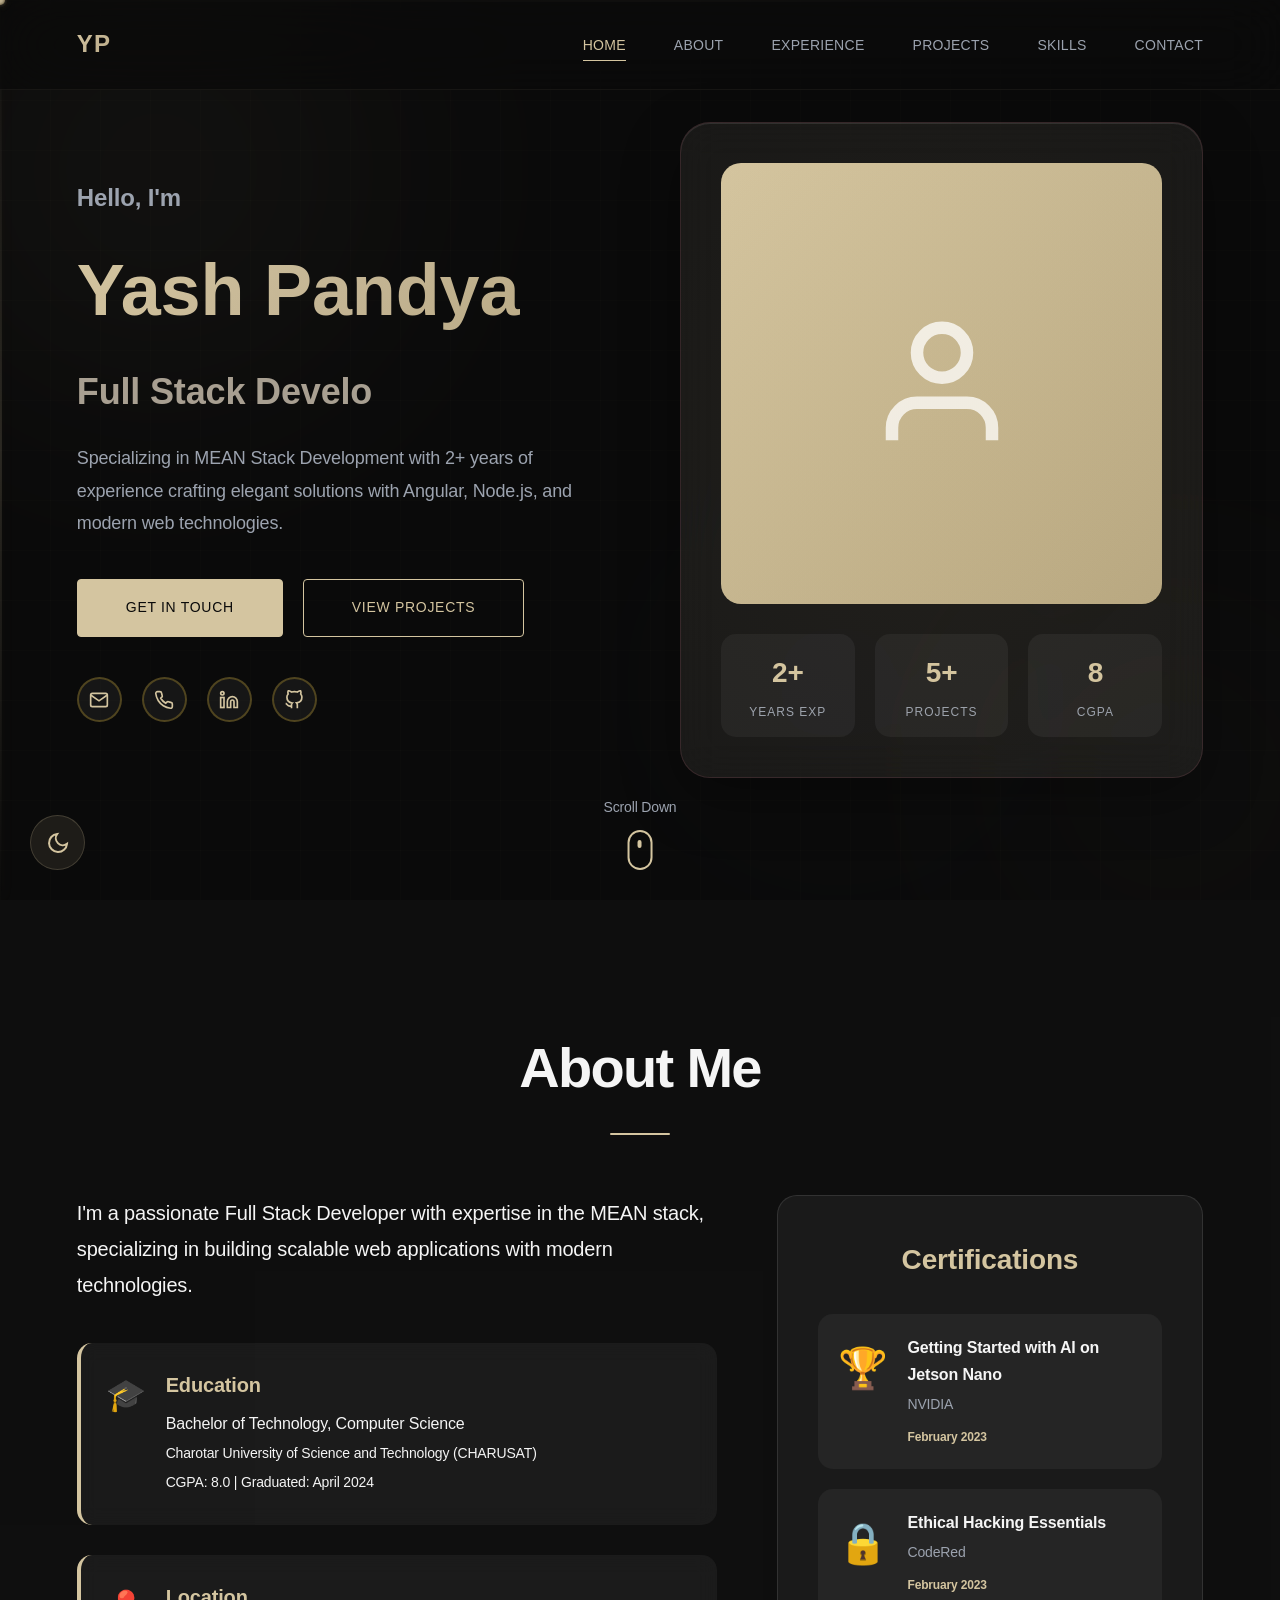
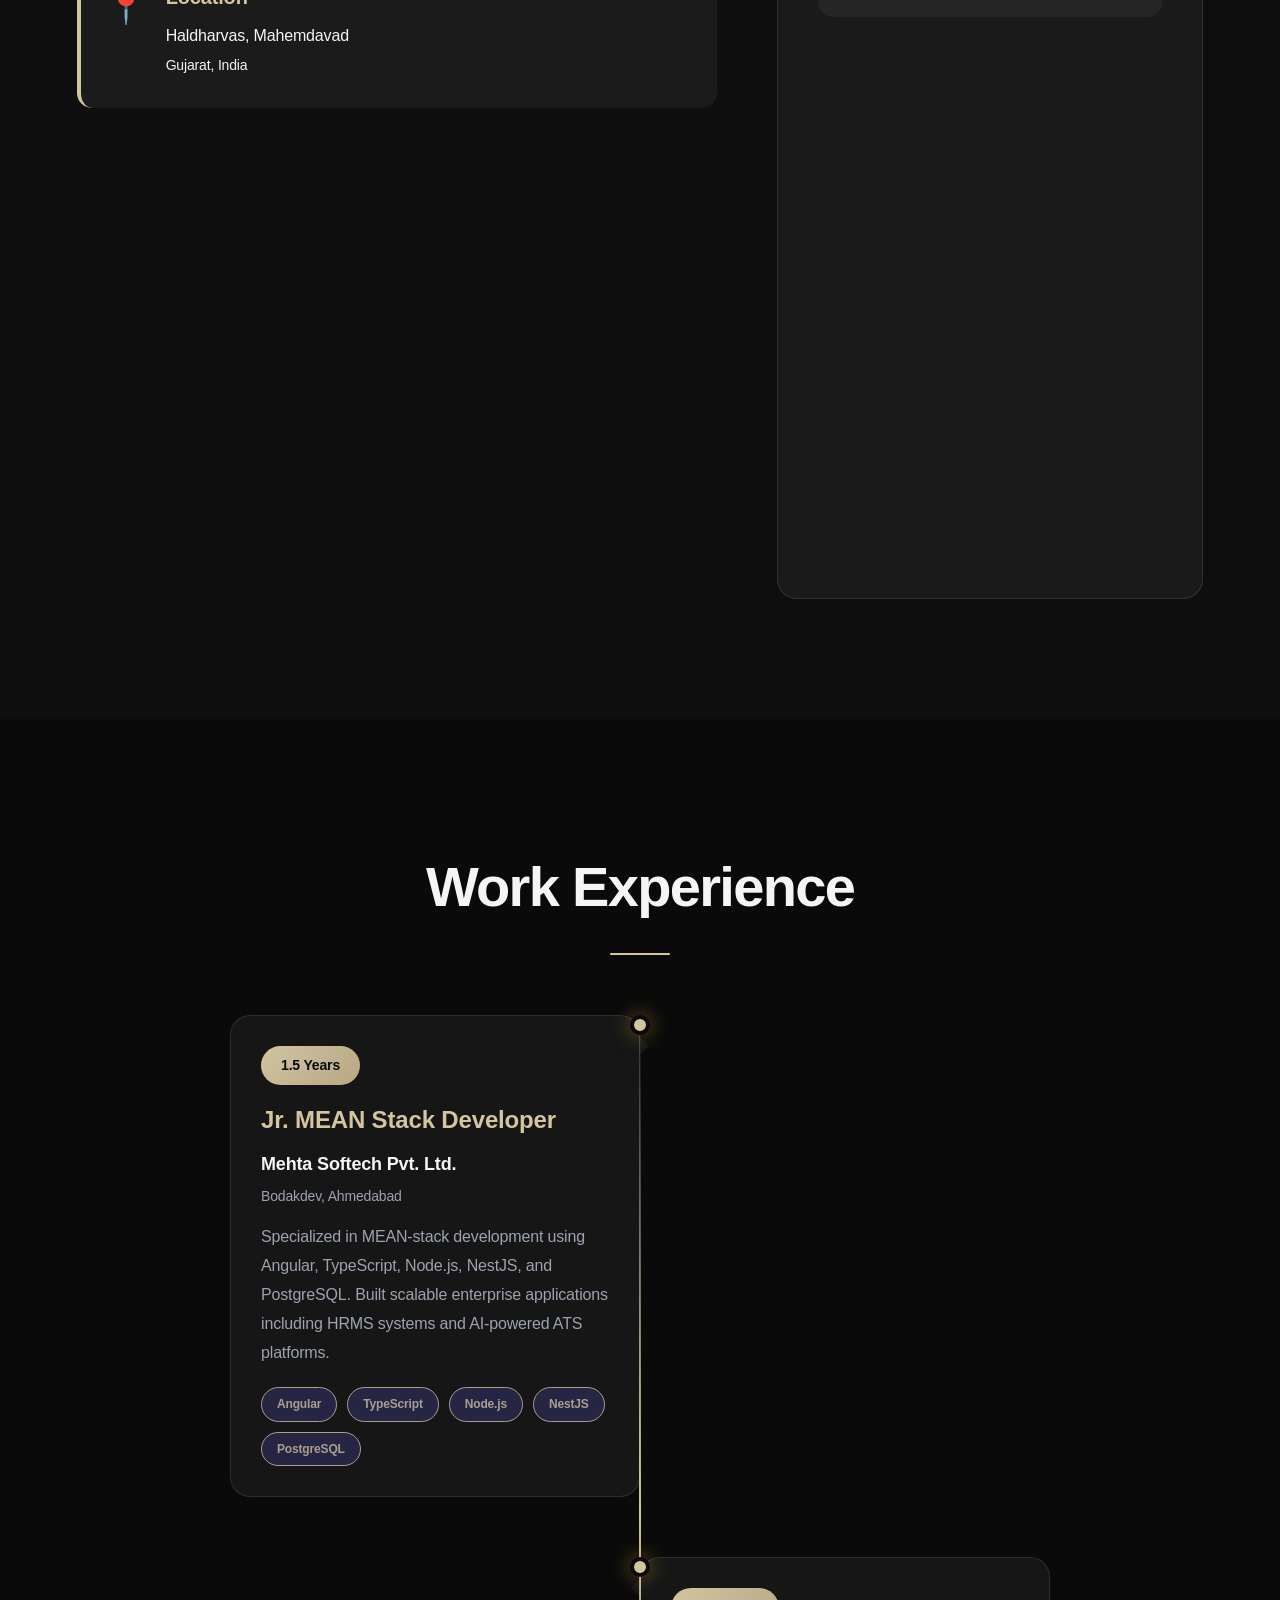
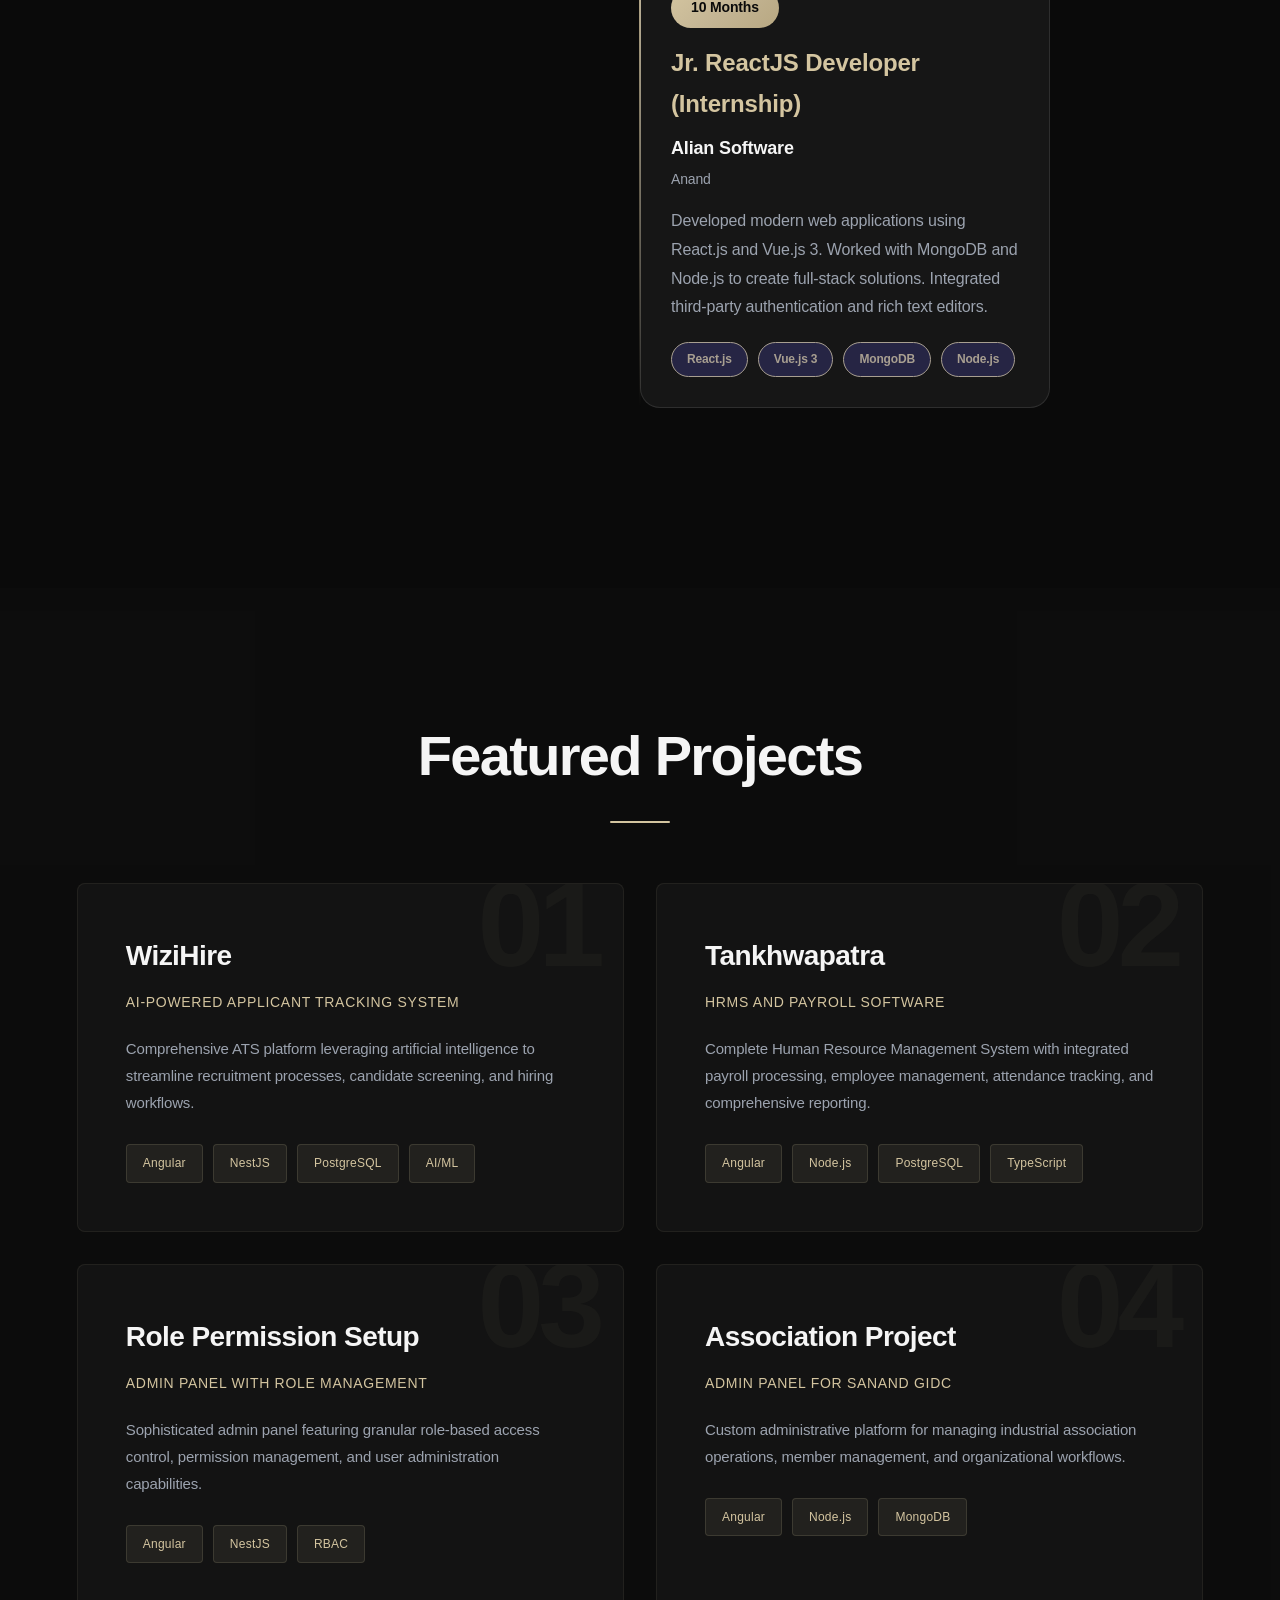
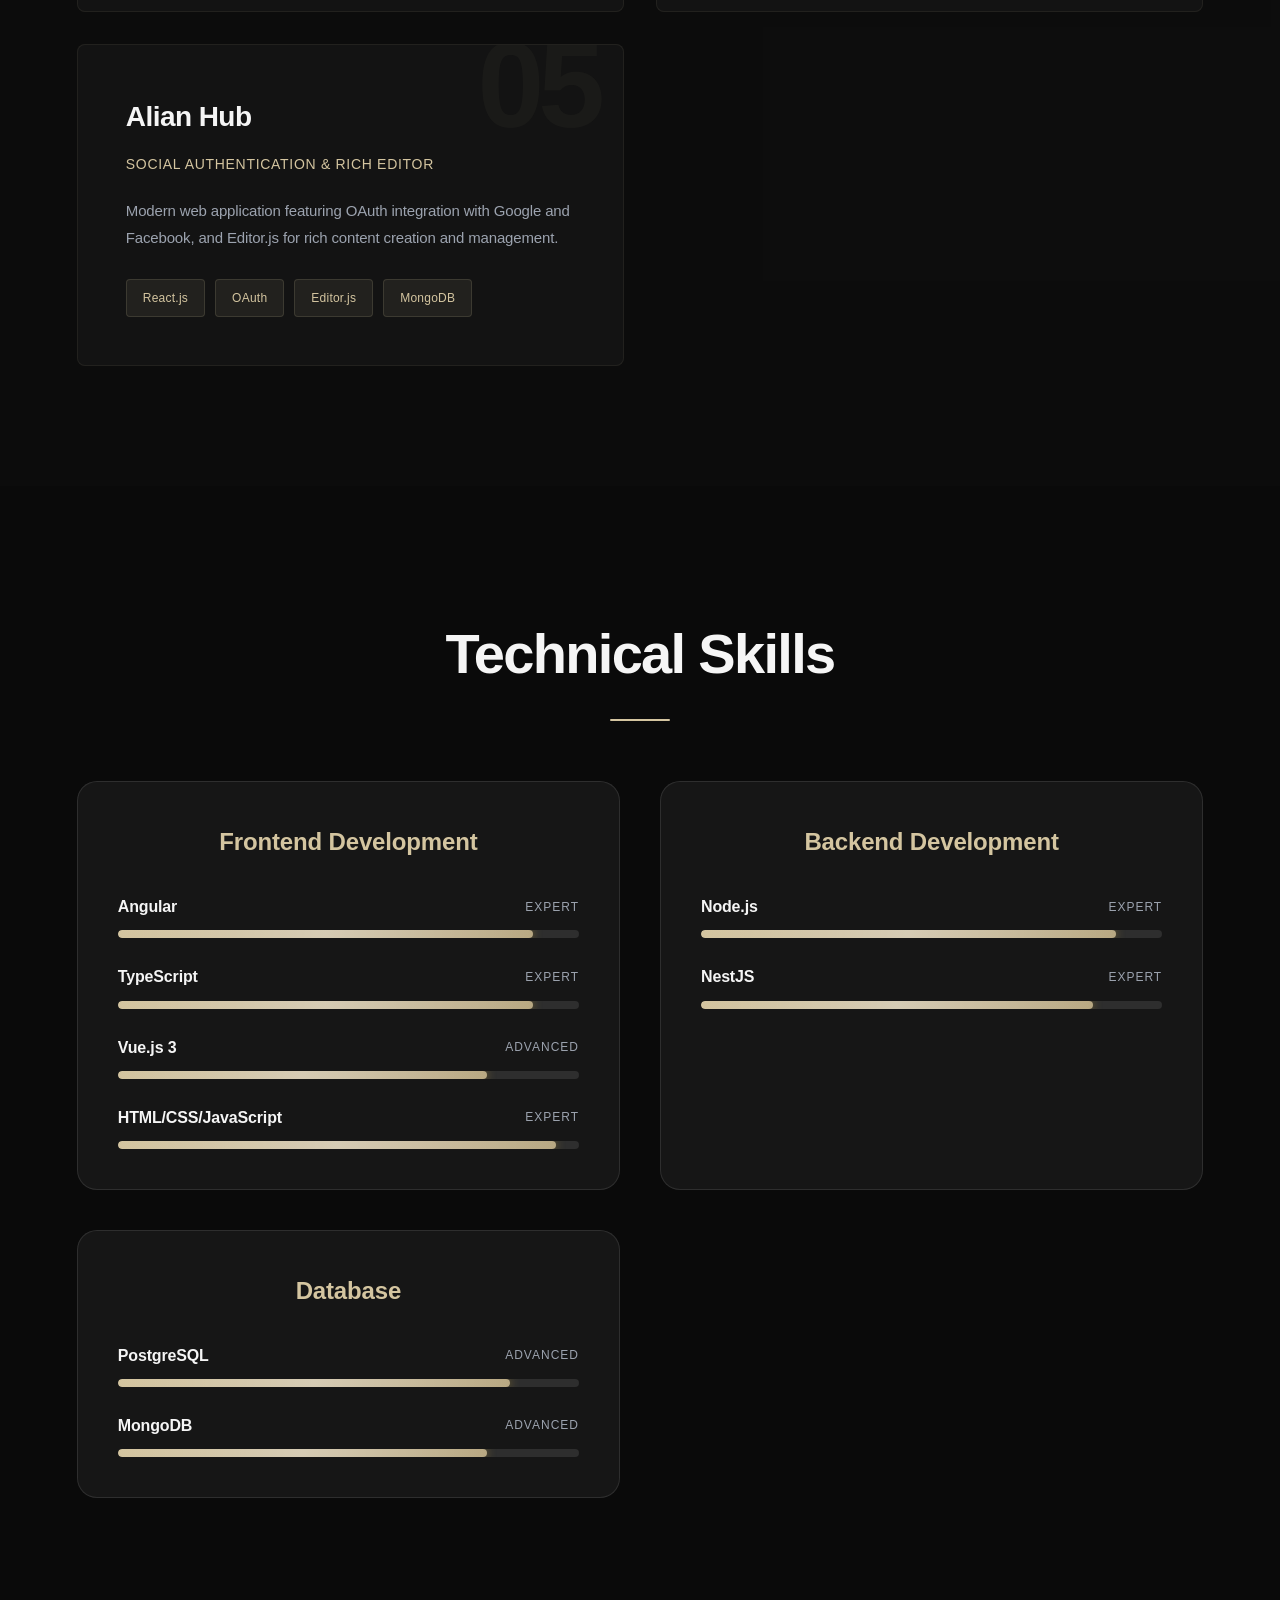
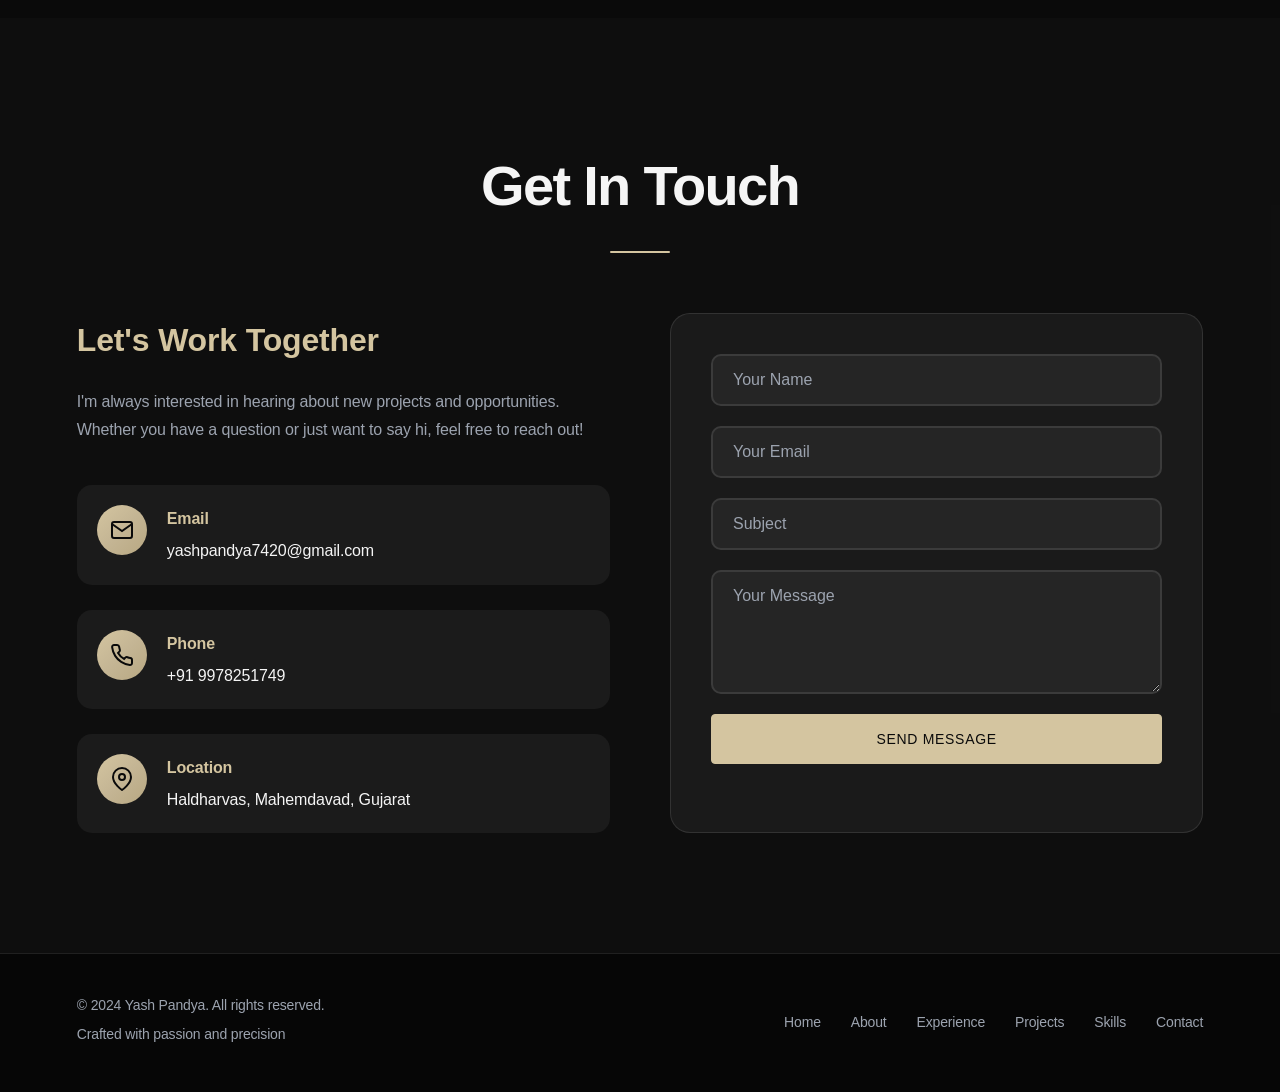
==== commit 24d16670: "Corrected Email" ====
--- a/index.html
+++ b/index.html
@@ -73,7 +73,7 @@
                     <a href="#projects" class="btn btn-secondary">View Projects</a>
                 </div>
                 <div class="social-links">
-                    <a href="mailto:yashpandya742@gmail.com" class="social-icon" title="Email">
+                    <a href="mailto:yashpandya7420@gmail.com" class="social-icon" title="Email">
                         <svg viewBox="0 0 24 24" fill="none" stroke="currentColor" stroke-width="2">
                             <path d="M4 4h16c1.1 0 2 .9 2 2v12c0 1.1-.9 2-2 2H4c-1.1 0-2-.9-2-2V6c0-1.1.9-2 2-2z"></path>
                             <polyline points="22,6 12,13 2,6"></polyline>
@@ -467,7 +467,7 @@
                             </div>
                             <div>
                                 <h4>Email</h4>
-                                <a href="mailto:yashpandya742@gmail.com">yashpandya742@gmail.com</a>
+                                <a href="mailto:yashpandya7420@gmail.com">yashpandya7420@gmail.com</a>
                             </div>
                         </div>
                         <div class="contact-item">
@@ -496,12 +496,12 @@
                     </div>
                 </div>
                 <div class="contact-form-wrapper">
-                    <form class="contact-form" id="contactForm" action="https://formsubmit.co/yashpandya742@gmail.com" method="POST">
+                    <form class="contact-form" id="contactForm" action="https://formsubmit.co/yashpandya7420@gmail.com" method="POST">
                         <!-- FormSubmit Configuration -->
                         <input type="hidden" name="_subject" value="New Contact Form Submission - Portfolio">
                         <input type="hidden" name="_captcha" value="false">
                         <input type="hidden" name="_template" value="table">
-                        <input type="hidden" name="_next" value="https://yashpandya742.github.io/thank-you.html">
+                        <input type="hidden" name="_next" value="https://yashpandya7420.github.io/thank-you.html">
                         
                         <div class="form-group">
                             <input type="text" name="name" id="name" placeholder="Your Name" required>
